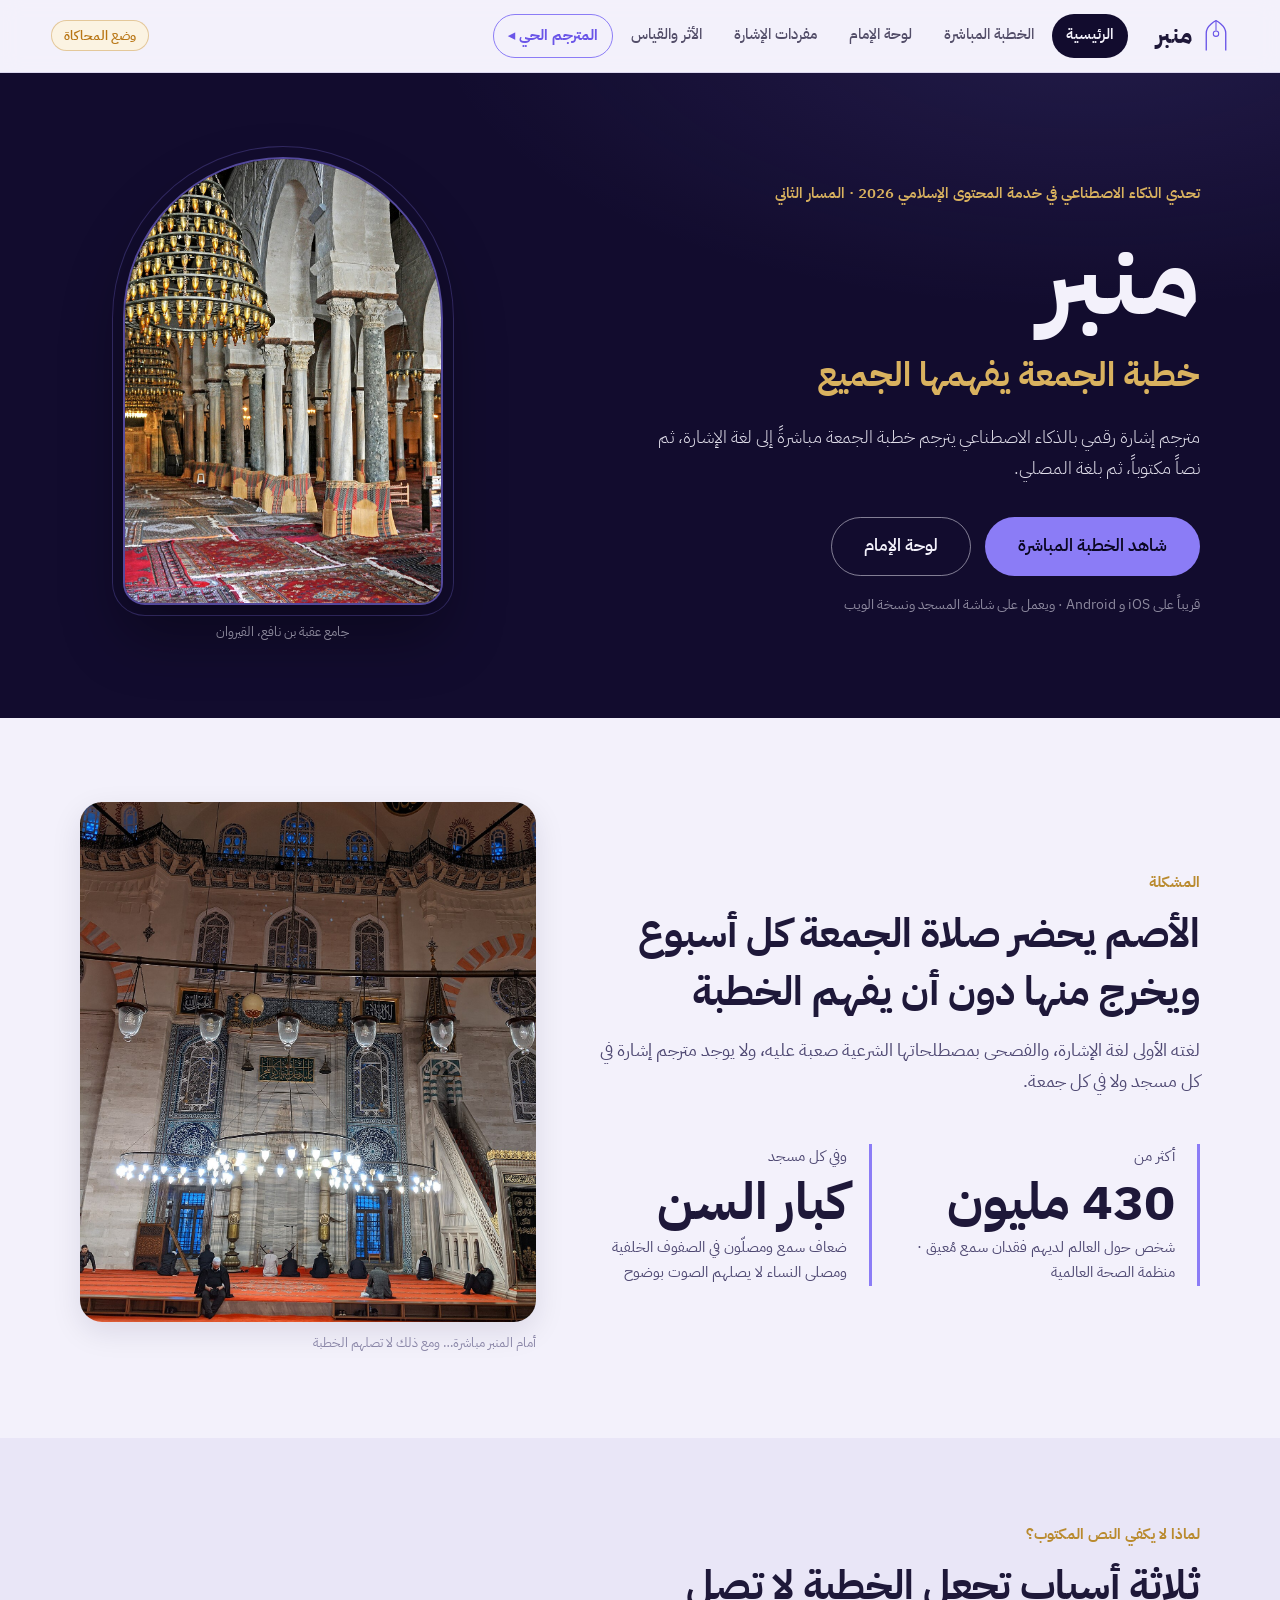
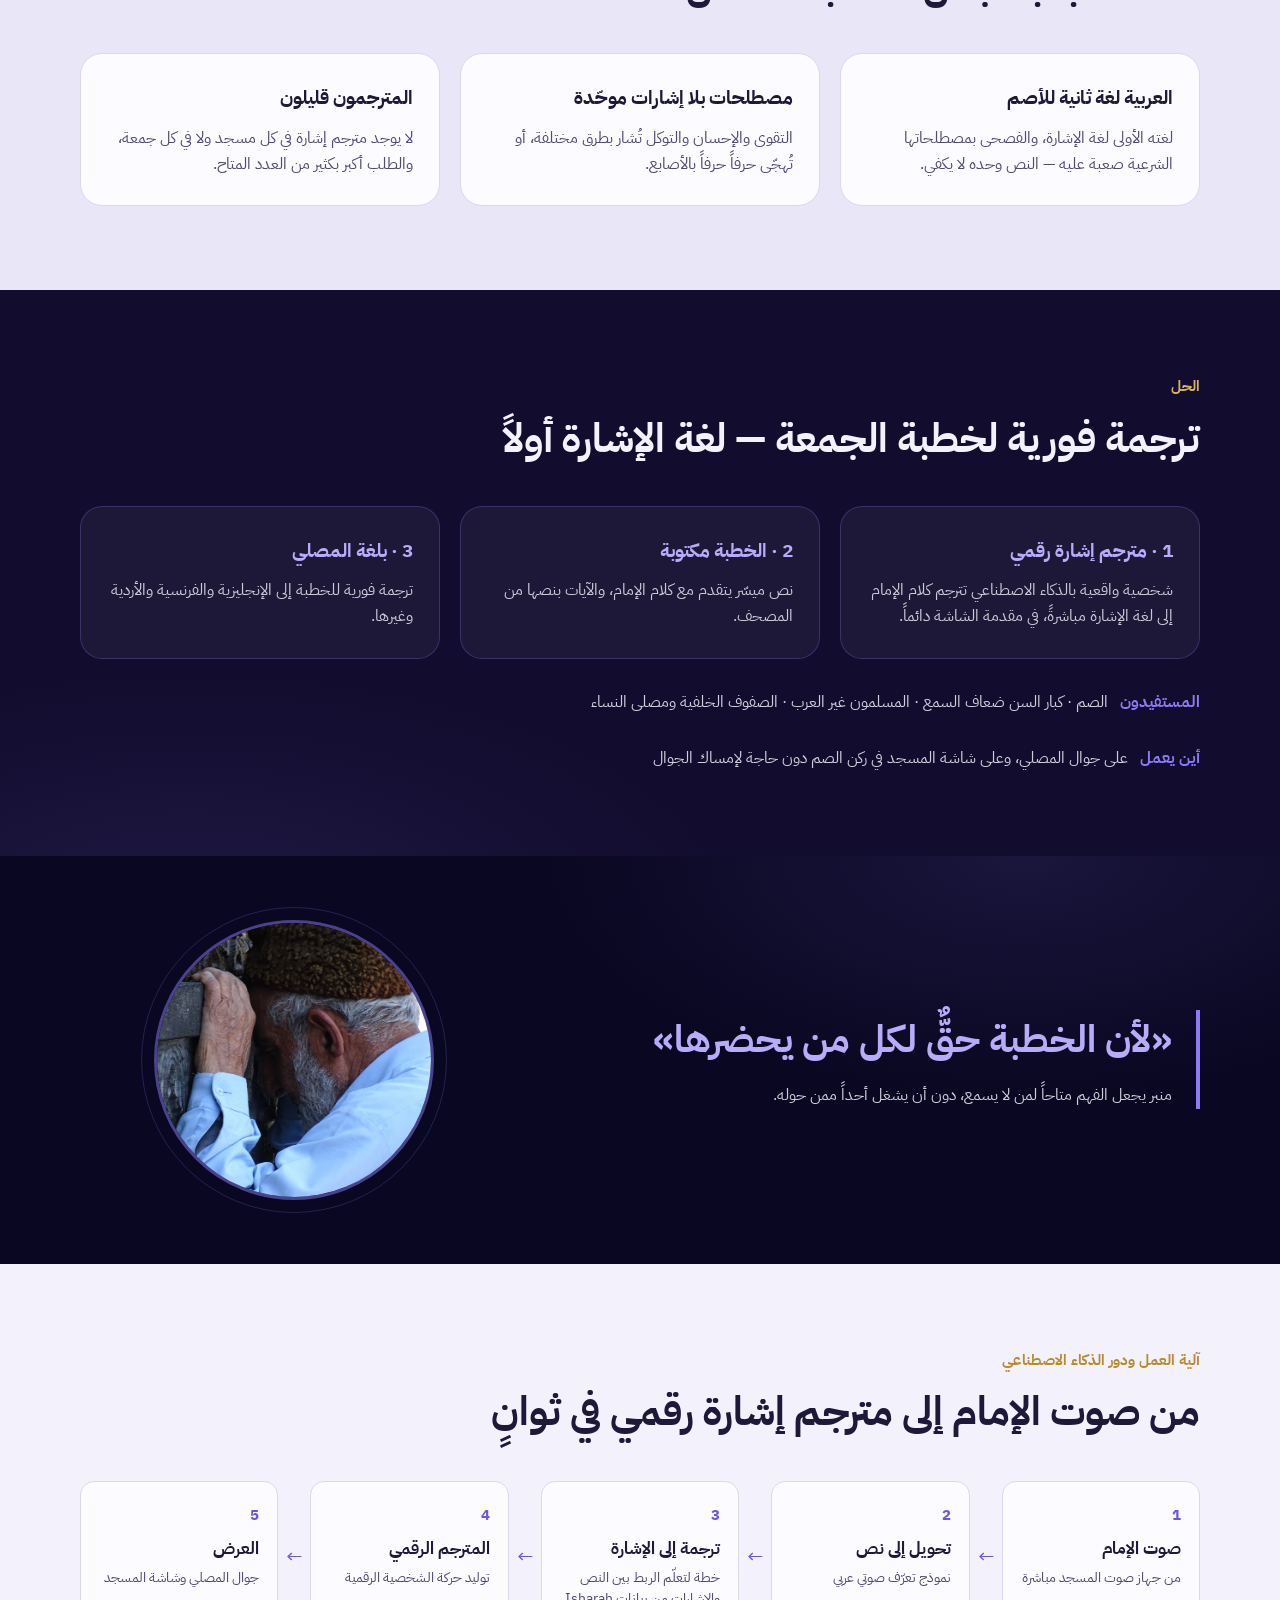
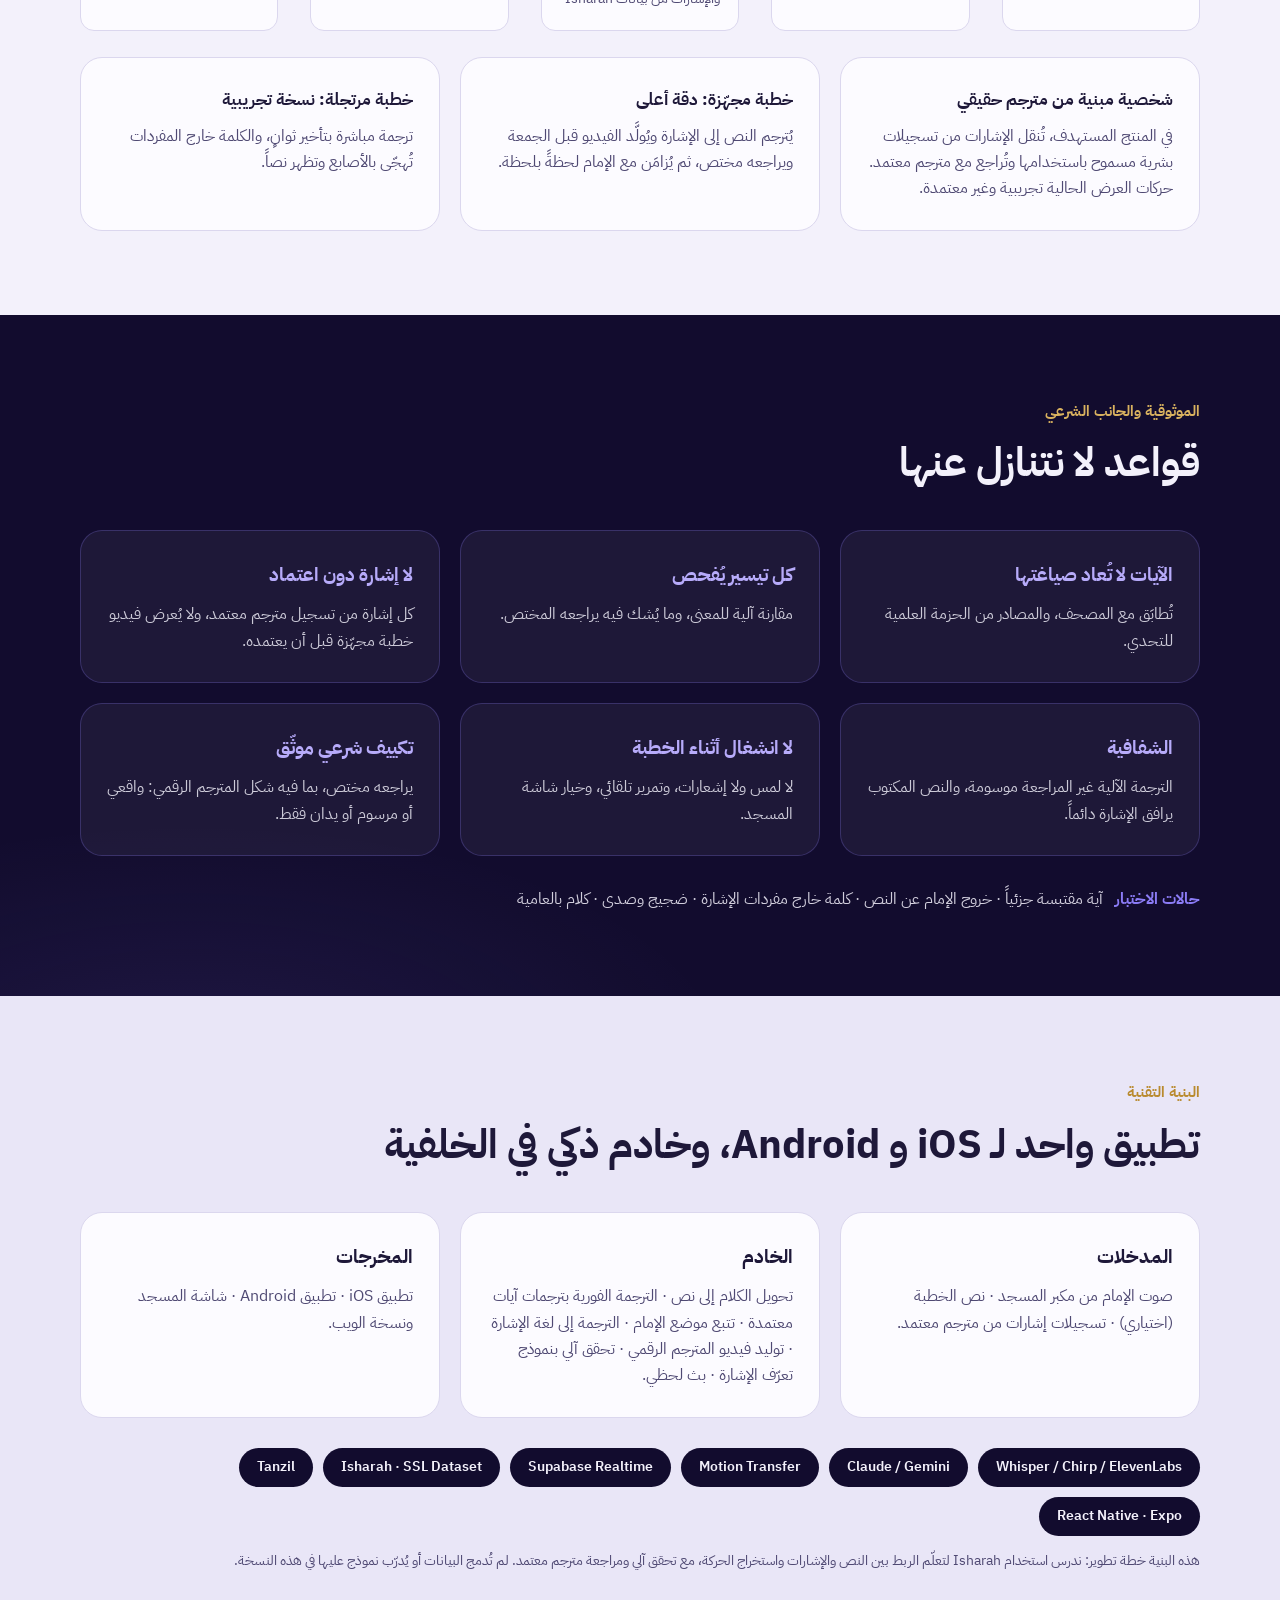
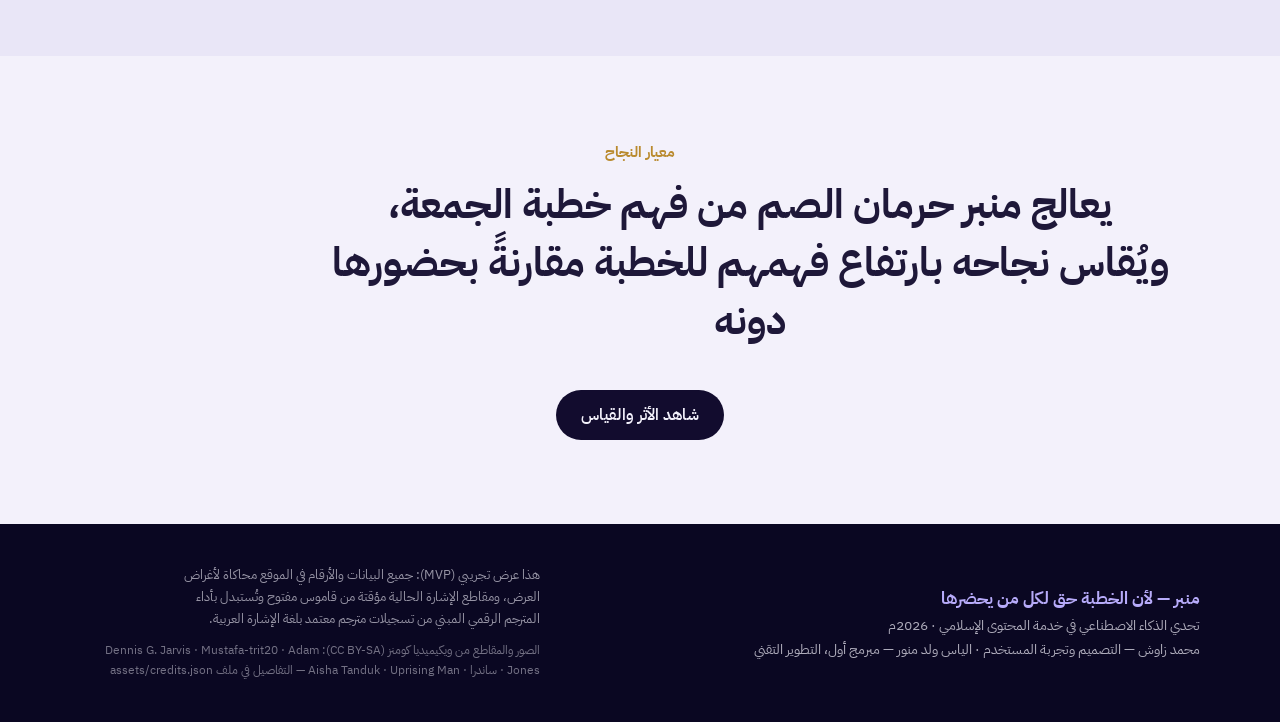
==== about.html @ cb187b14 "Hosting and documentation update" ====
<!DOCTYPE html>
<html lang="ar" dir="rtl">
<head>
<meta charset="UTF-8" />
<meta name="viewport" content="width=device-width, initial-scale=1.0" />
<title>منبر — خطبة الجمعة يفهمها الجميع</title>
<meta name="description" content="منبر: مترجم إشارة رقمي بالذكاء الاصطناعي يترجم خطبة الجمعة مباشرةً إلى لغة الإشارة، ثم نصاً مكتوباً، ثم بلغة المصلي." />
<link rel="icon" href="data:image/svg+xml,%3Csvg xmlns='http://www.w3.org/2000/svg' viewBox='0 0 48 64'%3E%3Crect width='48' height='64' rx='8' fill='%23120C2E'/%3E%3Cpath d='M8 56 V28 C8 14 24 6 24 6 C24 6 40 14 40 28 V56' fill='none' stroke='%238B7CF6' stroke-width='2.5'/%3E%3Cline x1='24' y1='6' x2='24' y2='24' stroke='%238B7CF6' stroke-width='2'/%3E%3Ccircle cx='24' cy='30' r='5' fill='none' stroke='%238B7CF6' stroke-width='2'/%3E%3C/svg%3E" />
<link rel="preconnect" href="https://fonts.googleapis.com" />
<link rel="preconnect" href="https://fonts.gstatic.com" crossorigin />
<link href="https://fonts.googleapis.com/css2?family=IBM+Plex+Sans+Arabic:wght@300;400;500;600;700&family=Amiri:wght@400;700&display=swap" rel="stylesheet" />
<link rel="stylesheet" href="css/styles.css" />
</head>
<body data-view="home">

<header class="topbar" id="topbar">
  <a class="brand" href="#/">
    <span class="brand-mark" aria-hidden="true">
      <svg viewBox="0 0 48 64" fill="none" stroke="currentColor">
        <path d="M6 60 V28 C6 13 24 5 24 5 C24 5 42 13 42 28 V60" stroke-width="2.5"/>
        <line x1="24" y1="5" x2="24" y2="23" stroke-width="2"/>
        <circle cx="24" cy="29" r="5" stroke-width="2"/>
      </svg>
    </span>
    <span class="brand-name">منبر</span>
  </a>
  <nav class="nav" id="nav">
    <a href="#/" data-route="home">الرئيسية</a>
    <a href="#/screen" data-route="screen">الخطبة المباشرة</a>
    <a href="#/dashboard" data-route="dashboard">لوحة الإمام</a>
    <a href="#/glossary" data-route="glossary">مفردات الإشارة</a>
    <a href="#/impact" data-route="impact">الأثر والقياس</a>
    <a href="index.html" class="nav-live">المترجم الحي ◂</a>
  </nav>
  <span class="sim-badge" title="جميع البيانات في هذا العرض تجريبية لأغراض المحاكاة">وضع المحاكاة</span>
  <button class="nav-toggle" id="navToggle" aria-label="القائمة">
    <svg viewBox="0 0 24 24" width="22" height="22" stroke="currentColor" stroke-width="2" fill="none"><path d="M3 6h18M3 12h18M3 18h18"/></svg>
  </button>
</header>

<main>

<!-- landing -->
<section class="view active" id="view-home">

  <div class="hero">
    <div class="container hero-grid">
      <div class="hero-copy">
        <p class="hero-kicker">تحدي الذكاء الاصطناعي في خدمة المحتوى الإسلامي 2026 · المسار الثاني</p>
        <h1 class="hero-title">منبر</h1>
        <p class="hero-sub">خطبة الجمعة يفهمها الجميع</p>
        <p class="hero-desc">
          مترجم إشارة رقمي بالذكاء الاصطناعي يترجم خطبة الجمعة مباشرةً إلى لغة الإشارة،
          ثم نصاً مكتوباً، ثم بلغة المصلي.
        </p>
        <div class="hero-cta">
          <a class="btn btn-primary btn-lg" href="#/screen">شاهد الخطبة المباشرة</a>
          <a class="btn btn-ghost btn-lg" href="#/dashboard">لوحة الإمام</a>
        </div>
        <p class="hero-platforms">قريباً على iOS و Android · ويعمل على شاشة المسجد ونسخة الويب</p>
      </div>
      <figure class="hero-figure">
        <img src="assets/img/hero-mosque.jpg" alt="قاعة صلاة جامع القيروان الكبير وثرياته الذهبية" loading="eager" />
        <figcaption>جامع عقبة بن نافع، القيروان</figcaption>
      </figure>
    </div>
  </div>

  <!-- Problem -->
  <div class="section">
    <div class="container split-media">
      <div class="split-copy">
        <p class="sec-kicker">المشكلة</p>
        <h2 class="sec-title">الأصم يحضر صلاة الجمعة كل أسبوع<br />ويخرج منها دون أن يفهم الخطبة</h2>
        <p class="sec-lead">لغته الأولى لغة الإشارة، والفصحى بمصطلحاتها الشرعية صعبة عليه، ولا يوجد مترجم إشارة في كل مسجد ولا في كل جمعة.</p>
        <div class="stat-duo">
          <div class="stat-block">
            <p class="stat-over">أكثر من</p>
            <p class="stat-big">430 مليون</p>
            <p class="stat-under">شخص حول العالم لديهم فقدان سمع مُعيق · منظمة الصحة العالمية</p>
          </div>
          <div class="stat-block">
            <p class="stat-over">وفي كل مسجد</p>
            <p class="stat-big">كبار السن</p>
            <p class="stat-under">ضعاف سمع ومصلّون في الصفوف الخلفية ومصلى النساء لا يصلهم الصوت بوضوح</p>
          </div>
        </div>
      </div>
      <figure class="split-figure">
        <img src="assets/img/congregation.jpg" alt="مصلون جالسون أمام المنبر في جامع السليمانية" loading="lazy" />
        <figcaption>أمام المنبر مباشرة… ومع ذلك لا تصلهم الخطبة</figcaption>
      </figure>
    </div>
  </div>

  <!-- Why written translation is not enough -->
  <div class="section section-tint">
    <div class="container">
      <p class="sec-kicker">لماذا لا يكفي النص المكتوب؟</p>
      <h2 class="sec-title">ثلاثة أسباب تجعل الخطبة لا تصل</h2>
      <div class="cards-3">
        <article class="card">
          <h3>العربية لغة ثانية للأصم</h3>
          <p>لغته الأولى لغة الإشارة، والفصحى بمصطلحاتها الشرعية صعبة عليه — النص وحده لا يكفي.</p>
        </article>
        <article class="card">
          <h3>مصطلحات بلا إشارات موحّدة</h3>
          <p>التقوى والإحسان والتوكل تُشار بطرق مختلفة، أو تُهجّى حرفاً حرفاً بالأصابع.</p>
        </article>
        <article class="card">
          <h3>المترجمون قليلون</h3>
          <p>لا يوجد مترجم إشارة في كل مسجد ولا في كل جمعة، والطلب أكبر بكثير من العدد المتاح.</p>
        </article>
      </div>
    </div>
  </div>

  <!-- Solution -->
  <div class="section section-dark">
    <div class="container">
      <p class="sec-kicker">الحل</p>
      <h2 class="sec-title">ترجمة فورية لخطبة الجمعة — لغة الإشارة أولاً</h2>
      <div class="cards-3">
        <article class="card card-dark">
          <h3>1 · مترجم إشارة رقمي</h3>
          <p>شخصية واقعية بالذكاء الاصطناعي تترجم كلام الإمام إلى لغة الإشارة مباشرةً، في مقدمة الشاشة دائماً.</p>
        </article>
        <article class="card card-dark">
          <h3>2 · الخطبة مكتوبة</h3>
          <p>نص ميسّر يتقدم مع كلام الإمام، والآيات بنصها من المصحف.</p>
        </article>
        <article class="card card-dark">
          <h3>3 · بلغة المصلي</h3>
          <p>ترجمة فورية للخطبة إلى الإنجليزية والفرنسية والأردية وغيرها.</p>
        </article>
      </div>
      <p class="beneficiaries"><strong>المستفيدون</strong> الصم · كبار السن ضعاف السمع · المسلمون غير العرب · الصفوف الخلفية ومصلى النساء</p>
      <p class="beneficiaries"><strong>أين يعمل</strong> على جوال المصلي، وعلى شاشة المسجد في ركن الصم دون حاجة لإمساك الجوال</p>
    </div>
  </div>

  <!-- quote band -->
  <div class="quote-band">
    <div class="container quote-grid">
      <blockquote>
        <p>«لأن الخطبة حقٌّ لكل من يحضرها»</p>
        <footer>منبر يجعل الفهم متاحاً لمن لا يسمع، دون أن يشغل أحداً ممن حوله.</footer>
      </blockquote>
      <figure class="quote-figure">
        <img src="assets/img/worshipper.jpg" alt="مصلٍّ كبير في السن مستنداً إلى منبر خشبي" loading="lazy" />
      </figure>
    </div>
  </div>

  <!-- How it works -->
  <div class="section">
    <div class="container">
      <p class="sec-kicker">آلية العمل ودور الذكاء الاصطناعي</p>
      <h2 class="sec-title">من صوت الإمام إلى مترجم إشارة رقمي في ثوانٍ</h2>
      <div class="pipeline">
        <div class="pipe-step"><span class="pipe-num">1</span><h4>صوت الإمام</h4><p>من جهاز صوت المسجد مباشرة</p></div>
        <div class="pipe-arrow" aria-hidden="true">←</div>
        <div class="pipe-step"><span class="pipe-num">2</span><h4>تحويل إلى نص</h4><p>نموذج تعرّف صوتي عربي</p></div>
        <div class="pipe-arrow" aria-hidden="true">←</div>
        <div class="pipe-step"><span class="pipe-num">3</span><h4>ترجمة إلى الإشارة</h4><p>خطة لتعلّم الربط بين النص والإشارات من بيانات Isharah</p></div>
        <div class="pipe-arrow" aria-hidden="true">←</div>
        <div class="pipe-step"><span class="pipe-num">4</span><h4>المترجم الرقمي</h4><p>توليد حركة الشخصية الرقمية</p></div>
        <div class="pipe-arrow" aria-hidden="true">←</div>
        <div class="pipe-step"><span class="pipe-num">5</span><h4>العرض</h4><p>جوال المصلي وشاشة المسجد</p></div>
      </div>
      <div class="cards-3 cards-top">
        <article class="card">
          <h4 class="card-h4">شخصية مبنية من مترجم حقيقي</h4>
          <p>في المنتج المستهدف، تُنقل الإشارات من تسجيلات بشرية مسموح باستخدامها وتُراجع مع مترجم معتمد. حركات العرض الحالية تجريبية وغير معتمدة.</p>
        </article>
        <article class="card">
          <h4 class="card-h4">خطبة مجهّزة: دقة أعلى</h4>
          <p>يُترجم النص إلى الإشارة ويُولَّد الفيديو قبل الجمعة ويراجعه مختص، ثم يُزامَن مع الإمام لحظةً بلحظة.</p>
        </article>
        <article class="card">
          <h4 class="card-h4">خطبة مرتجلة: نسخة تجريبية</h4>
          <p>ترجمة مباشرة بتأخير ثوانٍ، والكلمة خارج المفردات تُهجّى بالأصابع وتظهر نصاً.</p>
        </article>
      </div>
    </div>
  </div>

  <!-- Rules -->
  <div class="section section-dark">
    <div class="container">
      <p class="sec-kicker">الموثوقية والجانب الشرعي</p>
      <h2 class="sec-title">قواعد لا نتنازل عنها</h2>
      <div class="cards-3">
        <article class="card card-dark"><h3>الآيات لا تُعاد صياغتها</h3><p>تُطابَق مع المصحف، والمصادر من الحزمة العلمية للتحدي.</p></article>
        <article class="card card-dark"><h3>كل تيسير يُفحص</h3><p>مقارنة آلية للمعنى، وما يُشك فيه يراجعه المختص.</p></article>
        <article class="card card-dark"><h3>لا إشارة دون اعتماد</h3><p>كل إشارة من تسجيل مترجم معتمد، ولا يُعرض فيديو خطبة مجهّزة قبل أن يعتمده.</p></article>
        <article class="card card-dark"><h3>الشفافية</h3><p>الترجمة الآلية غير المراجعة موسومة، والنص المكتوب يرافق الإشارة دائماً.</p></article>
        <article class="card card-dark"><h3>لا انشغال أثناء الخطبة</h3><p>لا لمس ولا إشعارات، وتمرير تلقائي، وخيار شاشة المسجد.</p></article>
        <article class="card card-dark"><h3>تكييف شرعي موثّق</h3><p>يراجعه مختص، بما فيه شكل المترجم الرقمي: واقعي أو مرسوم أو يدان فقط.</p></article>
      </div>
      <p class="beneficiaries"><strong>حالات الاختبار</strong> آية مقتبسة جزئياً · خروج الإمام عن النص · كلمة خارج مفردات الإشارة · ضجيج وصدى · كلام بالعامية</p>
    </div>
  </div>

  <!-- Tech -->
  <div class="section section-tint">
    <div class="container">
      <p class="sec-kicker">البنية التقنية</p>
      <h2 class="sec-title">تطبيق واحد لـ iOS و Android، وخادم ذكي في الخلفية</h2>
      <div class="cards-3">
        <article class="card"><h3>المدخلات</h3><p>صوت الإمام من مكبر المسجد · نص الخطبة (اختياري) · تسجيلات إشارات من مترجم معتمد.</p></article>
        <article class="card"><h3>الخادم</h3><p>تحويل الكلام إلى نص · الترجمة الفورية بترجمات آيات معتمدة · تتبع موضع الإمام · الترجمة إلى لغة الإشارة · توليد فيديو المترجم الرقمي · تحقق آلي بنموذج تعرّف الإشارة · بث لحظي.</p></article>
        <article class="card"><h3>المخرجات</h3><p>تطبيق iOS · تطبيق Android · شاشة المسجد ونسخة الويب.</p></article>
      </div>
      <div class="tech-chips">
        <span>Whisper / Chirp / ElevenLabs</span>
        <span>Claude / Gemini</span>
        <span>Motion Transfer</span>
        <span>Supabase Realtime</span>
        <span>Isharah · SSL Dataset</span>
        <span>Tanzil</span>
        <span>React Native · Expo</span>
      </div>
      <p class="tech-note">هذه البنية خطة تطوير: ندرس استخدام Isharah لتعلّم الربط بين النص والإشارات واستخراج الحركة، مع تحقق آلي ومراجعة مترجم معتمد. لم تُدمج البيانات أو يُدرّب نموذج عليها في هذه النسخة.</p>
    </div>
  </div>

  <!-- Success metric teaser -->
  <div class="section">
    <div class="container center">
      <p class="sec-kicker">معيار النجاح</p>
      <h2 class="sec-title">يعالج منبر حرمان الصم من فهم خطبة الجمعة،<br />ويُقاس نجاحه بارتفاع فهمهم للخطبة مقارنةً بحضورها دونه</h2>
      <a class="btn btn-primary" href="#/impact">شاهد الأثر والقياس</a>
    </div>
  </div>

  <footer class="footer">
    <div class="container footer-grid">
      <div>
        <p class="footer-brand">منبر — لأن الخطبة حق لكل من يحضرها</p>
        <p class="footer-note">تحدي الذكاء الاصطناعي في خدمة المحتوى الإسلامي · 2026م</p>
        <p class="footer-note">محمد زاوش — التصميم وتجربة المستخدم · الياس ولد منور — مبرمج أول، التطوير التقني</p>
      </div>
      <div class="footer-small">
        <p class="footer-disclaimer">هذا عرض تجريبي (MVP): جميع البيانات والأرقام في الموقع محاكاة لأغراض العرض، ومقاطع الإشارة الحالية مؤقتة من قاموس مفتوح وتُستبدل بأداء المترجم الرقمي المبني من تسجيلات مترجم معتمد بلغة الإشارة العربية.</p>
        <p class="footer-credits">الصور والمقاطع من ويكيميديا كومنز (CC BY-SA): Dennis G. Jarvis · Mustafa-trit20 · Adam Jones · ساندرا · Aisha Tanduk · Uprising Man — التفاصيل في ملف <span dir="ltr">assets/credits.json</span></p>
      </div>
    </div>
  </footer>
</section>

<!-- live khutbah screen -->
<section class="view" id="view-screen">
  <div class="screen-stage" id="screenStage" data-fontsize="m" data-mode="prepared" data-lang="ar">

    <div class="screen-top">
      <div class="live-pill">
        <span class="live-dot" id="liveDot"></span>
        <span id="liveLabel">مباشر</span>
        <span class="waveform" id="waveform" aria-hidden="true">
          <i></i><i></i><i></i><i></i><i></i>
        </span>
      </div>
      <div class="screen-meta">خطبة الجمعة · مسجد النور <span class="meta-sep">·</span> <span class="meta-title">التقوى أساس الكرامة</span></div>
    </div>

    <div class="screen-body">
      <aside class="signer-panel">
        <div class="signer-frame" id="signerFrame">
          <video id="signerVideo" muted loop playsinline preload="auto"></video>
          <span class="signer-tag" id="signerTag">المترجم الرقمي</span>
          <span class="signer-flag" id="signerFlag" hidden>ترجمة آلية غير معتمدة</span>
          <div class="signer-idle" id="signerIdle">
            <svg viewBox="0 0 24 24" width="34" height="34" fill="none" stroke="currentColor" stroke-width="1.6"><path d="M7 11V6a1.5 1.5 0 0 1 3 0v4M10 10V4.5a1.5 1.5 0 0 1 3 0V10M13 10V5.5a1.5 1.5 0 0 1 3 0V11M16 11.5V8a1.5 1.5 0 0 1 3 0v6c0 4-2.5 7-6.5 7S6 18 6 15v-3a1.5 1.5 0 0 1 3 0"/></svg>
            <span>بانتظار البث</span>
          </div>
        </div>
        <p class="signer-note">كل إشارة منقولة من تسجيل مترجم معتمد · <strong>محاكاة بمقاطع مؤقتة</strong></p>
      </aside>

      <div class="text-col" id="textCol">
        <p class="prev-line" id="prevLine"></p>
        <div class="current-wrap">
          <span class="unrev-badge" id="unrevBadge" hidden>نص آلي غير مُراجَع</span>
          <p class="current-line" id="currentLine">بانتظار بدء الخطبة…</p>
          <div class="verse-card" id="verseCard" hidden>
            <p class="verse-badge">من المصحف · لم تُعَد صياغتها</p>
            <p class="verse-text" id="verseText"></p>
            <p class="verse-source" id="verseSource"></p>
            <p class="verse-tafsir" id="verseTafsir"></p>
          </div>
        </div>
        <p class="review-note" id="reviewNote">فيديو الإشارة والجمل الميسّرة اعتُمدا قبل الجمعة ✓</p>

        <div class="noise-overlay" id="noiseOverlay" hidden>
          <div class="noise-card">
            <p class="noise-title">الصوت غير واضح</p>
            <p class="noise-desc">توقّفت الترجمة مؤقتاً حفاظاً على دقة المعنى والإشارة، وستُستأنف تلقائياً.</p>
          </div>
        </div>
      </div>
    </div>

    <p class="asr-line"><span class="asr-label">التعرّف الصوتي</span> <span id="asrWords">—</span></p>

    <div class="screen-controls">
      <div class="controls-row">
        <button class="ctl-btn ctl-primary" id="btnPlay" title="تشغيل / إيقاف">
          <svg id="iconPlay" viewBox="0 0 24 24" width="20" height="20" fill="currentColor"><path d="M8 5v14l11-7z"/></svg>
          <svg id="iconPause" viewBox="0 0 24 24" width="20" height="20" fill="currentColor" hidden><path d="M6 5h4v14H6zM14 5h4v14h-4z"/></svg>
        </button>
        <button class="ctl-btn" id="btnRestart" title="إعادة من البداية">
          <svg viewBox="0 0 24 24" width="18" height="18" fill="none" stroke="currentColor" stroke-width="2"><path d="M3 12a9 9 0 1 0 3-6.7"/><path d="M3 4v5h5"/></svg>
        </button>
        <button class="ctl-btn ctl-text" id="btnSpeed" title="سرعة المحاكاة">×1</button>

        <div class="progress-wrap" id="progressWrap" title="اضغط للانتقال">
          <div class="progress-bar" id="progressBar"></div>
        </div>
        <span class="time-label" id="timeLabel">0:00 / 1:40</span>
      </div>

      <div class="controls-row controls-row-2">
        <div class="mode-toggle" id="modeToggle" role="group" aria-label="وضع الخطبة">
          <button data-mode="prepared" class="on">خطبة مجهّزة</button>
          <button data-mode="improvised">خطبة مرتجلة</button>
        </div>
        <div class="mode-toggle lang-toggle" id="langToggle" role="group" aria-label="لغة المصلي">
          <button data-lang="ar" class="on">عربي</button>
          <button data-lang="en">English</button>
          <button data-lang="fr" disabled title="قريباً">Français</button>
          <button data-lang="ur" disabled title="قريباً">اردو</button>
        </div>
        <button class="ctl-btn ctl-text" id="btnNoise">محاكاة ضجيج</button>
        <span class="sync-widget" id="syncWidget">تتبّع الموضع <strong id="syncVal">—</strong></span>
        <span class="spacer"></span>
        <button class="ctl-btn ctl-text" id="btnFontMinus" title="تصغير الخط">ص−</button>
        <button class="ctl-btn ctl-text" id="btnFontPlus" title="تكبير الخط">ص+</button>
        <button class="ctl-btn" id="btnFullscreen" title="ملء الشاشة">
          <svg viewBox="0 0 24 24" width="18" height="18" fill="none" stroke="currentColor" stroke-width="2"><path d="M8 3H3v5M16 3h5v5M8 21H3v-5M16 21h5v-5"/></svg>
        </button>
      </div>
    </div>

    <div class="start-overlay" id="startOverlay">
      <p class="start-title">المساجد القريبة</p>
      <div class="mosque-list" id="mosqueList"></div>
      <p class="start-note">محاكاة كاملة لتجربة المصلي: مترجم رقمي في المقدمة، نص متزامن، آيتان بنص المصحف، وترجمة بلغة المصلي.</p>
    </div>

    <div class="end-overlay" id="endOverlay" hidden>
      <p class="end-title">انتهت الخطبة</p>
      <p class="end-desc" id="endSummary"></p>
      <button class="btn btn-gold" id="btnReplay">إعادة المحاكاة</button>
    </div>
  </div>

  <div class="container screen-notes">
    <h3>ماذا تشاهد الآن؟</h3>
    <ul class="notes-list">
      <li><strong>المترجم الرقمي في المقدمة دائماً:</strong> يترجم كلام الإمام إلى لغة الإشارة — في هذه المحاكاة مقاطع مؤقتة، وفي المنتج شخصية رقمية تؤدي إشارات منقولة من تسجيل مترجم معتمد.</li>
      <li><strong>النص يرافق الإشارة دائماً:</strong> جملة ميسّرة متزامنة، والآيات بنص المصحف — والمصطلحات الذهبية تفتح مفردات الإشارة.</li>
      <li><strong>بلغة المصلي:</strong> بدّل إلى English لترى الخطبة مترجمة فورياً مع ترجمة آيات معتمدة.</li>
      <li><strong>خطبة مرتجلة:</strong> نسخة تجريبية بتأخير بسيط ووسم «ترجمة آلية غير معتمدة» على الإشارة والنص.</li>
      <li><strong>محاكاة ضجيج:</strong> عند ضعف الصوت تتوقف الترجمة بشفافية بدل عرض إشارة أو نص غير دقيق.</li>
    </ul>
  </div>
</section>

<!-- imam dashboard -->
<section class="view" id="view-dashboard">
  <div class="container page-head">
    <div>
      <p class="sec-kicker">لوحة الإمام</p>
      <h2 class="sec-title">خطبة: التقوى أساس الكرامة</h2>
      <p class="page-sub" id="dashMeta"></p>
    </div>
    <button class="btn btn-primary" id="btnUpload">رفع خطبة جديدة</button>
  </div>

  <div class="container">
    <div class="steps-row" id="stepsRow"></div>
    <div class="dash-stats" id="dashStats"></div>

    <div class="dash-grid">
      <div class="dash-main">
        <div class="panel">
          <div class="panel-head">
            <h3>مراجعة الجمل الميسّرة وفيديو الإشارة</h3>
            <span class="chip chip-green">اعتمدها المختص والمترجم ✓</span>
          </div>
          <div class="table-wrap">
            <table class="review-table" id="reviewTable">
              <thead>
                <tr><th>#</th><th>الجملة الأصلية</th><th>الجملة الميسّرة</th><th>الحالة</th></tr>
              </thead>
              <tbody></tbody>
            </table>
          </div>
        </div>
      </div>

      <aside class="dash-side">
        <div class="panel">
          <h3>الآيات المكتشفة</h3>
          <ul class="side-list" id="versesList"></ul>
        </div>
        <div class="panel">
          <h3>مفردات الإشارة المرتبطة</h3>
          <ul class="side-list" id="termsList"></ul>
        </div>
        <div class="panel panel-next">
          <h3>خطبة الجمعة القادمة</h3>
          <p class="next-title" id="nextTitle"></p>
          <div class="mini-progress"><div id="nextProgress"></div></div>
          <p class="next-note" id="nextNote"></p>
        </div>
      </aside>
    </div>
  </div>
</section>

<!-- sign vocabulary -->
<section class="view" id="view-glossary">
  <div class="container page-head">
    <div>
      <p class="sec-kicker">مفردات الإشارة</p>
      <h2 class="sec-title">كل إشارة يؤديها المترجم الرقمي مصدرها مترجم معتمد</h2>
      <p class="page-sub">تُسجَّل الإشارات من مترجمي إشارة معتمدين ثم تُنقل حركتها إلى الشخصية الرقمية بالذكاء الاصطناعي — فلا تُخترع إشارة أبداً. مقاطع هذا العرض مؤقتة من قاموس مفتوح؛ مرّر فوق البطاقة لمعاينتها.</p>
    </div>
    <figure class="page-figure">
      <img src="assets/img/sign-alphabet.jpg" alt="لوحة الأبجدية العربية بلغة الإشارة" loading="lazy" />
      <figcaption>الأبجدية العربية بلغة الإشارة — تُستعمل للتهجئة خارج المفردات</figcaption>
    </figure>
  </div>
  <div class="container">
    <div class="glossary-grid" id="glossaryGrid"></div>
  </div>
</section>

<!-- impact -->
<section class="view" id="view-impact">
  <div class="container page-head">
    <div>
      <p class="sec-kicker">الأثر والقياس</p>
      <h2 class="sec-title">نقيس النجاح بارتفاع فهم الصم للخطبة</h2>
      <p class="page-sub">ثلاثة مؤشرات معتمدة في خطة القياس: الفهم، دقة التزامن، ودقة الإشارة بحكم مترجم معتمد — تُجمع من جلسات اختبار مع مشاركين صم وخطب مسجّلة.</p>
    </div>
  </div>

  <div class="container">
    <div class="panel chart-panel">
      <div class="panel-head">
        <h3>الفهم: نسبة الإجابات الصحيحة عن أسئلة فهم الخطبة</h3>
      </div>
      <div class="compare-chart" id="compareChart"></div>
      <p class="chart-note" id="chartNote"></p>
    </div>

    <div class="metric-tiles" id="metricTiles"></div>

    <p class="demo-banner">أرقام تجريبية من جلسات محاكاة لأغراض العرض — تُستبدل بنتائج الاختبار في مسجد حقيقي خلال أيام التحدي.</p>

    <div class="vision-band">
      <img src="assets/img/vision-mosque.jpg" alt="قبة مسجد الاستقلال الخضراء من الداخل" loading="lazy" />
      <div class="vision-overlay">
        <p class="sec-kicker">المسار والرؤية</p>
        <h3>إلى أين يصل منبر</h3>
      </div>
    </div>

    <div class="section-inline">
      <div class="cards-3">
        <article class="card"><h3>الآن: مسجد تجريبي</h3><p>نبني منبر خلال أيام التحدي، ونختبره في مسجد حقيقي، ونسلّمه منتجاً يعمل على الهواتف وشاشات المساجد.</p></article>
        <article class="card"><h3>ثم: مفردات أوسع ولغات أكثر</h3><p>توسيع قاموس الإشارات المعتمدة، وإضافة لغات المصلين، وتغطية خطب مساجد متعددة في بث واحد.</p></article>
        <article class="card"><h3>المدى البعيد: كل مسجد كل جمعة</h3><p>شراكة مع الأوقاف لرفع الخطبة أسبوعياً، وقاموس إشاري موحّد للمصطلحات الشرعية.</p></article>
      </div>
    </div>
  </div>
</section>

</main>

<div class="modal-backdrop" id="modalBackdrop" hidden>
  <div class="modal" role="dialog" aria-modal="true" id="modalBox">
    <button class="modal-close" id="modalClose" aria-label="إغلاق">✕</button>
    <div class="modal-body" id="modalBody"></div>
  </div>
</div>
<div class="toast" id="toast" hidden></div>

<script src="js/data.js"></script>
<script src="js/app.js"></script>
<script src="js/screen.js"></script>
<script src="js/dashboard.js"></script>
<script src="js/glossary.js"></script>
<script src="js/impact.js"></script>
</body>
</html>
---- css/styles.css ----
/* منبر — mosque green / gold / cream */

:root {
  --g950: #0A0722;
  --g900: #120C2E;
  --g850: #161036;
  --g800: #1B143E;
  --g700: #2B2160;

  --gold: #8B7CF6;
  --gold-soft: #B7ABFA;
  --gold-deep: #6A55E8;
  --kicker: #B98A2E;
  --kicker-soft: #D9B25F;

  --cream: #F3F1FB;
  --cream-2: #E9E6F7;
  --paper: #FCFBFF;

  --ink: #1E1839;
  --ink-2: #4F4973;
  --ink-3: #8B87A8;
  --line: #DBD7EE;

  --live: #E4573D;
  --amber: #B87514;
  --amber-bg: #FBF3E2;

  --chart-base: #B37E2E;   /* بدون منبر — validated */
  --chart-manbar: #7B5FE0; /* مع منبر — validated */

  --radius: 14px;
  --radius-lg: 22px;
  --shadow: 0 10px 30px rgba(18, 12, 46, 0.10);
  --font: "IBM Plex Sans Arabic", system-ui, sans-serif;
  --font-quran: "Amiri", serif;
}

* { box-sizing: border-box; margin: 0; padding: 0; }
[hidden] { display: none !important; }
html { scroll-behavior: smooth; }
body {
  font-family: var(--font);
  background: var(--cream);
  color: var(--ink);
  line-height: 1.7;
  -webkit-font-smoothing: antialiased;
}
a { color: inherit; text-decoration: none; }
button { font-family: inherit; cursor: pointer; }
img, svg { display: block; }

.container { width: min(1120px, 92%); margin-inline: auto; }
.center { text-align: center; }
.spacer { flex: 1; }

/* topbar */
.topbar {
  position: sticky; top: 0; z-index: 50;
  display: flex; align-items: center; gap: 28px;
  padding: 14px 4vw;
  background: rgba(243, 241, 251, 0.92);
  backdrop-filter: blur(10px);
  border-bottom: 1px solid var(--line);
}
body[data-view="screen"] .topbar {
  background: rgba(10, 7, 34, 0.92);
  border-bottom-color: rgba(139, 124, 246, 0.18);
  color: var(--cream);
}
.brand { display: flex; align-items: center; gap: 10px; }
.brand-mark { width: 26px; color: var(--gold-deep); }
body[data-view="screen"] .brand-mark { color: var(--gold); }
.brand-mark svg { width: 100%; height: auto; }
.brand-name { font-size: 24px; font-weight: 700; letter-spacing: 0.5px; }

.nav { display: flex; gap: 4px; flex: 1; }
.nav a {
  padding: 8px 14px; border-radius: 999px;
  font-size: 15px; font-weight: 500; color: inherit; opacity: 0.75;
  transition: all 0.15s ease;
}
.nav a:hover { opacity: 1; background: rgba(30, 22, 70, 0.07); }
body[data-view="screen"] .nav a:hover { background: rgba(139, 124, 246, 0.12); }
.nav a.active {
  opacity: 1; background: var(--g900); color: var(--cream); font-weight: 600;
}
body[data-view="screen"] .nav a.active { background: var(--gold); color: var(--g950); }

.sim-badge {
  font-size: 12.5px; font-weight: 600; color: var(--amber);
  background: var(--amber-bg); border: 1px solid rgba(184, 117, 20, 0.35);
  padding: 4px 12px; border-radius: 999px; white-space: nowrap;
}
.nav-toggle { display: none; background: none; border: none; color: inherit; }

/* views */
.view { display: none; }
.view.active { display: block; }

/* buttons */
.btn {
  display: inline-flex; align-items: center; justify-content: center; gap: 8px;
  padding: 11px 24px; border-radius: 999px; border: 1.5px solid transparent;
  font-size: 15.5px; font-weight: 600; transition: all 0.15s ease;
}
.btn-lg { padding: 14px 32px; font-size: 17px; }
.btn-primary { background: var(--g900); color: var(--cream); }
.btn-primary:hover { background: var(--g700); transform: translateY(-1px); }
.btn-ghost { border-color: var(--g900); color: var(--g900); background: transparent; }
.btn-ghost:hover { background: rgba(18, 12, 46, 0.06); }
.btn-gold { background: var(--gold); color: var(--g950); }
.btn-gold:hover { background: var(--gold-soft); }

/* hero */
.hero {
  background:
    radial-gradient(1100px 500px at 85% -10%, rgba(139, 124, 246,0.14), transparent 60%),
    var(--g900);
  color: var(--cream);
  overflow: hidden;
}
.hero-grid {
  display: grid; grid-template-columns: 1.25fr 0.75fr; gap: 40px;
  align-items: center; padding: 84px 0 76px;
}
.hero-kicker {
  color: var(--kicker-soft); font-size: 15px; font-weight: 600; margin-bottom: 18px;
}
.hero-title { font-size: clamp(64px, 9vw, 108px); font-weight: 700; line-height: 1; }
.hero-sub {
  color: var(--kicker-soft); font-size: clamp(24px, 3.2vw, 34px);
  font-weight: 700; margin: 14px 0 18px;
}
.hero-desc { max-width: 560px; font-size: 18px; font-weight: 300; opacity: 0.92; }
.hero-cta { display: flex; gap: 14px; margin-top: 34px; flex-wrap: wrap; }
.hero .btn-primary { background: var(--gold); color: var(--g950); }
.hero .btn-primary:hover { background: var(--gold-soft); }
.hero .btn-ghost { border-color: rgba(243, 241, 251,0.5); color: var(--cream); }
.hero .btn-ghost:hover { background: rgba(243, 241, 251,0.08); }

/* sections */
.section { padding: 84px 0; }
.section-tint { background: var(--cream-2); }
.section-dark {
  background:
    radial-gradient(900px 400px at 15% 110%, rgba(139, 124, 246,0.10), transparent 60%),
    var(--g900);
  color: var(--cream);
}
.sec-kicker { color: var(--kicker); font-weight: 700; font-size: 15px; margin-bottom: 10px; }
.section-dark .sec-kicker { color: var(--kicker-soft); }
.sec-title {
  font-size: clamp(26px, 3.6vw, 40px); font-weight: 700; line-height: 1.45;
  max-width: 900px; margin-bottom: 14px;
}
.sec-title-sm { font-size: clamp(22px, 2.6vw, 30px); font-weight: 700; margin-bottom: 22px; }
.sec-lead { font-size: 18px; color: var(--ink-2); max-width: 760px; }
.section-dark .sec-lead { color: rgba(243, 241, 251,0.8); }
.center .btn { margin-top: 26px; }

.stat-duo {
  display: grid; grid-template-columns: 1fr 1fr; gap: 40px; margin-top: 48px;
}
.stat-block { border-right: 3px solid var(--gold); padding-right: 22px; }
.stat-over { color: var(--ink-2); font-size: 15px; }
.stat-big { font-size: clamp(34px, 4.5vw, 52px); font-weight: 700; line-height: 1.25; }
.stat-under { color: var(--ink-2); font-size: 15px; max-width: 420px; }

.cards-3 { display: grid; grid-template-columns: repeat(3, 1fr); gap: 20px; margin-top: 38px; }
.cards-2 { display: grid; grid-template-columns: repeat(2, 1fr); gap: 20px; margin-top: 38px; }
.card {
  background: var(--paper); border: 1px solid var(--line);
  border-radius: var(--radius-lg); padding: 28px 26px;
}
.card h3 { font-size: 19px; font-weight: 700; margin-bottom: 10px; }
.card p { color: var(--ink-2); font-size: 15.5px; }
.card-dark {
  background: rgba(243, 241, 251, 0.05);
  border-color: rgba(139, 124, 246, 0.25);
}
.card-dark h3 { color: var(--gold-soft); }
.card-dark p { color: rgba(243, 241, 251, 0.82); }
.beneficiaries { margin-top: 30px; color: rgba(243, 241, 251,0.85); font-size: 15.5px; }
.beneficiaries strong { color: var(--gold); margin-left: 8px; }

/* Pipeline */
.pipeline {
  display: flex; align-items: stretch; gap: 8px; margin-top: 40px; flex-wrap: wrap;
}
.pipe-step {
  flex: 1; min-width: 150px;
  background: var(--paper); border: 1px solid var(--line);
  border-radius: var(--radius); padding: 20px 18px;
}
.pipe-num {
  display: inline-block; color: var(--gold-deep); font-weight: 700; font-size: 15px;
  margin-bottom: 6px;
}
.pipe-step h4 { font-size: 16.5px; font-weight: 700; margin-bottom: 4px; }
.pipe-step p { font-size: 13.5px; color: var(--ink-2); line-height: 1.6; }
.pipe-arrow { align-self: center; color: var(--gold-deep); font-size: 20px; }

.modes-duo { display: grid; grid-template-columns: 1fr 1fr; gap: 20px; margin-top: 26px; }
.mode-card {
  background: var(--g900); color: var(--cream);
  border-radius: var(--radius-lg); padding: 26px;
}
.mode-card h4 { color: var(--gold-soft); font-size: 17.5px; margin-bottom: 8px; }
.mode-card p { font-size: 15px; opacity: 0.88; }
.mode-card-alt { background: var(--paper); color: var(--ink); border: 1px solid var(--line); }
.mode-card-alt h4 { color: var(--amber); }
.mode-card-alt p { color: var(--ink-2); }

/* Footer */
.footer { background: var(--g950); color: var(--cream); padding: 40px 0; }
.footer-grid { display: flex; justify-content: space-between; gap: 30px; align-items: center; flex-wrap: wrap; }
.footer-brand { font-weight: 700; font-size: 17px; color: var(--gold-soft); }
.footer-note { font-size: 14px; opacity: 0.7; }
.footer-disclaimer { font-size: 13px; opacity: 0.6; max-width: 380px; }

/* Mosque screen */
.screen-stage {
  position: relative;
  min-height: calc(100vh - 62px);
  display: flex; flex-direction: column;
  background:
    radial-gradient(1200px 600px at 50% -20%, rgba(139, 124, 246,0.08), transparent 55%),
    var(--g950);
  color: var(--cream);
  padding: 26px 4vw 18px;
}
.screen-stage:fullscreen { min-height: 100vh; }

.screen-top {
  display: flex; justify-content: space-between; align-items: center; gap: 18px;
  padding-bottom: 16px; border-bottom: 1px solid rgba(139, 124, 246,0.16);
}
.live-pill {
  display: inline-flex; align-items: center; gap: 9px;
  color: var(--live); font-weight: 700; font-size: 15px;
}
.live-dot {
  width: 9px; height: 9px; border-radius: 50%; background: var(--live);
  animation: pulse 1.6s ease-in-out infinite;
}
.live-dot.paused { animation: none; opacity: 0.35; }
@keyframes pulse { 0%,100% { opacity: 1; } 50% { opacity: 0.25; } }

.waveform { display: inline-flex; align-items: flex-end; gap: 2.5px; height: 16px; margin-right: 6px; }
.waveform i {
  width: 3px; background: var(--gold); border-radius: 2px; height: 30%;
  animation: wave 1s ease-in-out infinite;
}
.waveform i:nth-child(2) { animation-delay: 0.15s; }
.waveform i:nth-child(3) { animation-delay: 0.3s; }
.waveform i:nth-child(4) { animation-delay: 0.45s; }
.waveform i:nth-child(5) { animation-delay: 0.6s; }
@keyframes wave { 0%,100% { height: 25%; } 50% { height: 100%; } }
.waveform.flat i { animation: none; height: 15%; background: var(--live); }
.waveform.idle i { animation: none; height: 25%; opacity: 0.4; }

.screen-meta { font-size: 15px; opacity: 0.75; }
.meta-sep { color: var(--gold); margin-inline: 6px; }
.meta-title { color: var(--gold-soft); }

.screen-body {
  flex: 1; display: flex; gap: 34px; align-items: center; padding: 28px 0 10px;
}
.text-col { flex: 1; position: relative; min-width: 0; }

.prev-line {
  color: rgba(243, 241, 251,0.42); font-size: 20px; min-height: 34px;
  margin-bottom: 16px; transition: opacity 0.3s;
}
.current-wrap { position: relative; }
.current-line {
  font-weight: 700; line-height: 1.75;
  border-right: 5px solid var(--gold); padding-right: 22px;
  transition: opacity 0.25s ease;
}
.screen-stage[data-fontsize="s"] .current-line { font-size: clamp(24px, 3.4vw, 38px); }
.screen-stage[data-fontsize="m"] .current-line { font-size: clamp(30px, 4.4vw, 50px); }
.screen-stage[data-fontsize="l"] .current-line { font-size: clamp(38px, 5.6vw, 64px); }
.current-line.fading { opacity: 0; }
.current-line .term-chip {
  background: none; border: none; color: var(--gold);
  font: inherit; font-weight: 700;
  border-bottom: 3px dotted rgba(139, 124, 246,0.55);
  padding: 0 2px; transition: background 0.15s;
}
.current-line .term-chip:hover { background: rgba(139, 124, 246,0.14); border-radius: 6px; }

.unrev-badge {
  display: inline-block; margin-bottom: 12px;
  background: rgba(184, 117, 20, 0.16); color: #E8B563;
  border: 1px solid rgba(232, 181, 99, 0.45);
  font-size: 13.5px; font-weight: 600; padding: 4px 14px; border-radius: 999px;
}
.screen-stage[data-mode="improvised"] .current-line { border-right-color: #E8B563; }

/* Verse card */
.verse-card {
  margin-top: 26px; background: rgba(10, 7, 34, 0.65);
  border: 1px solid rgba(139, 124, 246,0.35);
  border-radius: var(--radius-lg); padding: 26px 30px;
  box-shadow: inset 0 0 60px rgba(139, 124, 246,0.05);
}
.verse-badge {
  display: inline-block; color: var(--gold); font-size: 12.5px; font-weight: 600;
  border: 1px solid rgba(139, 124, 246,0.4); border-radius: 999px;
  padding: 2px 12px; margin-bottom: 14px;
}
.verse-text {
  font-family: var(--font-quran);
  font-size: clamp(24px, 3.4vw, 40px); line-height: 2; color: #F8F3E4;
}
.verse-source { color: var(--gold-soft); font-size: 14.5px; margin-top: 10px; }
.verse-tafsir {
  color: rgba(243, 241, 251,0.78); font-size: 16.5px; margin-top: 12px;
  padding-top: 12px; border-top: 1px dashed rgba(139, 124, 246,0.25);
}
.verse-tafsir::before { content: "التفسير الميسر: "; color: var(--gold); font-weight: 600; }

.review-note { margin-top: 22px; font-size: 13.5px; color: rgba(243, 241, 251,0.5); }

/* Noise overlay */
.noise-overlay {
  position: absolute; inset: -10px; display: flex; align-items: center; justify-content: center;
  background: rgba(10, 7, 34, 0.82); backdrop-filter: blur(4px);
  border-radius: var(--radius-lg); z-index: 5;
}
.noise-card {
  text-align: center; border: 1px solid rgba(228, 87, 61, 0.4);
  background: rgba(228, 87, 61, 0.08); border-radius: var(--radius-lg);
  padding: 30px 44px;
}
.noise-title { color: #F0907C; font-size: 24px; font-weight: 700; }
.noise-desc { color: rgba(243, 241, 251,0.8); font-size: 15.5px; margin-top: 8px; max-width: 380px; }

/* ASR line */
.asr-line {
  font-size: 13.5px; color: rgba(243, 241, 251,0.45);
  padding: 10px 0; border-top: 1px solid rgba(139, 124, 246,0.12);
  white-space: nowrap; overflow: hidden; text-overflow: ellipsis;
}
.asr-label {
  color: var(--gold); font-weight: 600; margin-left: 8px;
  border: 1px solid rgba(139, 124, 246,0.3); border-radius: 6px; padding: 1px 8px; font-size: 12px;
}

/* Controls */
.screen-controls { padding-top: 12px; }
.controls-row { display: flex; align-items: center; gap: 10px; }
.controls-row-2 { margin-top: 10px; flex-wrap: wrap; }
.ctl-btn {
  display: inline-flex; align-items: center; justify-content: center;
  min-width: 40px; height: 40px; padding: 0 12px;
  background: rgba(243, 241, 251,0.07); color: var(--cream);
  border: 1px solid rgba(243, 241, 251,0.14); border-radius: 12px;
  transition: all 0.15s; font-size: 14px; font-weight: 600;
}
.ctl-btn:hover { background: rgba(243, 241, 251,0.15); }
.ctl-primary { background: var(--gold); color: var(--g950); border-color: var(--gold); }
.ctl-primary:hover { background: var(--gold-soft); }
.ctl-text { font-size: 13.5px; }
.ctl-btn.on { background: rgba(139, 124, 246,0.25); border-color: var(--gold); color: var(--gold-soft); }

.progress-wrap {
  flex: 1; height: 10px; background: rgba(243, 241, 251,0.12);
  border-radius: 999px; cursor: pointer; overflow: hidden;
}
.progress-bar {
  height: 100%; width: 0%;
  background: linear-gradient(270deg, var(--gold), #B7ABFA);
  border-radius: 999px; transition: width 0.15s linear;
}
.time-label { font-size: 13px; opacity: 0.7; min-width: 86px; text-align: left; font-variant-numeric: tabular-nums; direction: ltr; }

.mode-toggle {
  display: inline-flex; background: rgba(243, 241, 251,0.07);
  border: 1px solid rgba(243, 241, 251,0.14); border-radius: 999px; padding: 3px;
}
.mode-toggle button {
  border: none; background: transparent; color: rgba(243, 241, 251,0.65);
  padding: 6px 16px; border-radius: 999px; font-size: 13.5px; font-weight: 600;
}
.mode-toggle button.on { background: var(--gold); color: var(--g950); }

.sync-widget {
  font-size: 13px; color: rgba(243, 241, 251,0.65);
  border: 1px solid rgba(243, 241, 251,0.14); border-radius: 999px; padding: 7px 16px;
}
.sync-widget strong { color: #8FD4B4; font-variant-numeric: tabular-nums; }
.sync-widget.warn strong { color: #E8B563; }

/* Start / End overlays */
.start-overlay, .end-overlay {
  position: absolute; inset: 0; z-index: 10;
  display: flex; flex-direction: column; align-items: center; justify-content: center; gap: 18px;
  background: rgba(10, 7, 34, 0.88); backdrop-filter: blur(5px);
}
.start-btn {
  display: flex; align-items: center; gap: 14px;
  background: var(--gold); color: var(--g950);
  border: none; border-radius: 999px; padding: 18px 38px;
  font-size: 20px; font-weight: 700; transition: all 0.15s;
}
.start-btn:hover { background: var(--gold-soft); transform: scale(1.03); }
.start-note { color: rgba(243, 241, 251,0.7); font-size: 15px; max-width: 460px; text-align: center; }
.end-title { color: var(--gold-soft); font-size: 34px; font-weight: 700; }
.end-desc { color: rgba(243, 241, 251,0.8); font-size: 16px; max-width: 480px; text-align: center; }

.screen-notes { padding: 40px 0 70px; }
.screen-notes h3 { font-size: 21px; font-weight: 700; margin-bottom: 14px; }
.notes-list { list-style: none; display: grid; gap: 10px; }
.notes-list li {
  background: var(--paper); border: 1px solid var(--line);
  border-radius: var(--radius); padding: 14px 18px; font-size: 15px; color: var(--ink-2);
}
.notes-list strong { color: var(--ink); }

/* Dashboard */
.page-head {
  display: flex; justify-content: space-between; align-items: flex-end; gap: 24px;
  padding: 54px 0 8px; flex-wrap: wrap;
}
.page-sub { color: var(--ink-2); font-size: 15.5px; max-width: 640px; }

.steps-row { display: flex; gap: 10px; margin: 28px 0 18px; flex-wrap: wrap; }
.step-pill {
  flex: 1; min-width: 200px; display: flex; align-items: center; gap: 12px;
  background: var(--paper); border: 1px solid var(--line);
  border-radius: var(--radius); padding: 14px 18px;
}
.step-pill .dot {
  width: 30px; height: 30px; border-radius: 50%; flex-shrink: 0;
  display: flex; align-items: center; justify-content: center;
  background: rgba(14, 138, 95, 0.12); color: var(--chart-manbar); font-weight: 700;
}
.step-pill h5 { font-size: 14.5px; font-weight: 700; }
.step-pill p { font-size: 12.5px; color: var(--ink-3); }

.dash-stats { display: grid; grid-template-columns: repeat(4, 1fr); gap: 14px; margin-bottom: 22px; }
.dstat {
  background: var(--g900); color: var(--cream);
  border-radius: var(--radius); padding: 18px 20px;
}
.dstat .v { font-size: 30px; font-weight: 700; color: var(--gold-soft); font-variant-numeric: tabular-nums; }
.dstat .l { font-size: 13.5px; opacity: 0.8; }

.dash-grid { display: grid; grid-template-columns: 1.9fr 1fr; gap: 20px; padding-bottom: 80px; }
.panel {
  background: var(--paper); border: 1px solid var(--line);
  border-radius: var(--radius-lg); padding: 24px;
}
.panel + .panel { margin-top: 18px; }
.panel h3 { font-size: 17.5px; font-weight: 700; margin-bottom: 14px; }
.panel-head { display: flex; justify-content: space-between; align-items: center; margin-bottom: 8px; gap: 12px; flex-wrap: wrap; }
.panel-head h3 { margin-bottom: 0; }

.chip {
  font-size: 12.5px; font-weight: 700; border-radius: 999px; padding: 4px 12px;
  white-space: nowrap;
}
.chip-green { background: rgba(14,138,95,0.12); color: #0B6B4A; border: 1px solid rgba(14,138,95,0.3); }
.chip-gold { background: rgba(179,126,46,0.12); color: #8C6323; border: 1px solid rgba(179,126,46,0.35); }
.chip-outline { background: transparent; color: var(--ink-2); border: 1px solid var(--line); }
.chip-amber { background: var(--amber-bg); color: var(--amber); border: 1px solid rgba(184,117,20,0.35); }

.table-wrap { overflow-x: auto; }
.review-table { width: 100%; border-collapse: collapse; font-size: 14px; }
.review-table th {
  text-align: right; color: var(--ink-3); font-weight: 600; font-size: 12.5px;
  padding: 10px 12px; border-bottom: 1.5px solid var(--line);
}
.review-table td {
  padding: 12px; border-bottom: 1px solid var(--cream-2); vertical-align: top;
}
.review-table tr:last-child td { border-bottom: none; }
.review-table .orig { color: var(--ink-3); font-size: 13px; }
.review-table .simp { font-weight: 500; }
.review-table .verse-row .simp { font-family: var(--font-quran); font-size: 15.5px; }

.side-list { list-style: none; display: grid; gap: 10px; }
.side-list li {
  border: 1px solid var(--cream-2); border-radius: 12px; padding: 12px 14px;
  font-size: 14px; display: flex; justify-content: space-between; align-items: center; gap: 10px;
}
.side-list .t { font-weight: 600; }
.side-list .s { font-size: 12px; color: var(--ink-3); display: block; }

.panel-next { background: var(--g900); color: var(--cream); border-color: var(--g900); }
.panel-next h3 { color: var(--gold-soft); }
.next-title { font-size: 20px; font-weight: 700; margin-bottom: 12px; }
.mini-progress { height: 8px; background: rgba(243, 241, 251,0.15); border-radius: 999px; overflow: hidden; }
.mini-progress div { height: 100%; background: var(--gold); border-radius: 999px; }
.next-note { font-size: 13px; opacity: 0.75; margin-top: 10px; }

/* Glossary */
.glossary-grid {
  display: grid; grid-template-columns: repeat(auto-fill, minmax(250px, 1fr));
  gap: 18px; padding-bottom: 80px;
}
.term-card {
  background: var(--paper); border: 1px solid var(--line);
  border-radius: var(--radius-lg); overflow: hidden;
  display: flex; flex-direction: column;
}
.term-thumb {
  position: relative; aspect-ratio: 16/10;
  background:
    radial-gradient(400px 200px at 50% 120%, rgba(139, 124, 246,0.25), transparent 70%),
    var(--g900);
  display: flex; align-items: center; justify-content: center;
  color: var(--gold); border: none; transition: all 0.15s;
}
.term-thumb:hover { filter: brightness(1.2); }
.term-thumb .play-ring {
  width: 54px; height: 54px; border-radius: 50%;
  border: 2px solid var(--gold); display: flex; align-items: center; justify-content: center;
  background: rgba(139, 124, 246,0.12);
}
.term-thumb.pending { opacity: 0.55; cursor: default; }
.term-thumb.pending .play-ring { border-style: dashed; }
.term-body { padding: 18px 20px 20px; display: flex; flex-direction: column; gap: 8px; flex: 1; }
.term-head { display: flex; justify-content: space-between; align-items: center; gap: 8px; }
.term-name { font-size: 20px; font-weight: 700; }
.term-def { font-size: 14px; color: var(--ink-2); flex: 1; }
.term-signer { font-size: 12.5px; color: var(--ink-3); }

/* Impact */
.chart-panel { margin-bottom: 18px; }
.compare-chart { display: grid; gap: 18px; padding: 14px 4px 6px; }
.cbar { display: grid; grid-template-columns: 110px 1fr 64px; align-items: center; gap: 14px; }
.cbar .name { font-size: 14.5px; font-weight: 600; color: var(--ink-2); }
.cbar .track { height: 30px; background: var(--cream-2); border-radius: 6px; position: relative; }
.cbar .fill {
  position: absolute; inset-block: 0; right: 0; border-radius: 6px 2px 2px 6px;
  width: 0; transition: width 0.9s cubic-bezier(0.2, 0.7, 0.3, 1);
}
.cbar.base .fill { background: var(--chart-base); }
.cbar.manbar .fill { background: var(--chart-manbar); }
.cbar .val { font-size: 17px; font-weight: 700; font-variant-numeric: tabular-nums; }
.chart-note { font-size: 13px; color: var(--ink-3); margin-top: 14px; }

.metric-tiles { display: grid; grid-template-columns: repeat(3, 1fr); gap: 16px; }
.mtile {
  background: var(--paper); border: 1px solid var(--line);
  border-radius: var(--radius-lg); padding: 26px;
}
.mtile .num { font-size: 44px; font-weight: 700; color: var(--g900); font-variant-numeric: tabular-nums; line-height: 1.2; }
.mtile .lbl { font-size: 16px; font-weight: 700; margin-top: 2px; }
.mtile .why { font-size: 13.5px; color: var(--ink-2); margin-top: 8px; }

.demo-banner {
  margin: 22px 0 8px; background: var(--amber-bg);
  border: 1px solid rgba(184,117,20,0.3); color: var(--amber);
  border-radius: var(--radius); padding: 12px 18px; font-size: 13.5px; font-weight: 600;
}
.section-inline { padding: 46px 0 90px; }

/* Modal & toast */
.modal-backdrop {
  position: fixed; inset: 0; z-index: 100;
  background: rgba(10, 7, 34, 0.7); backdrop-filter: blur(4px);
  display: flex; align-items: center; justify-content: center; padding: 20px;
}
.modal {
  position: relative; background: var(--paper); border-radius: var(--radius-lg);
  width: min(520px, 100%); padding: 30px; box-shadow: var(--shadow);
  animation: rise 0.25s ease;
}
@keyframes rise { from { transform: translateY(14px); opacity: 0; } to { transform: none; opacity: 1; } }
.modal-close {
  position: absolute; top: 14px; left: 14px;
  width: 34px; height: 34px; border-radius: 50%;
  border: 1px solid var(--line); background: var(--cream); font-size: 14px;
}
.modal h3 { font-size: 21px; margin-bottom: 6px; }
.modal .sub { color: var(--ink-2); font-size: 14px; margin-bottom: 16px; }

.sign-player {
  aspect-ratio: 16/10; border-radius: var(--radius);
  background:
    radial-gradient(400px 240px at 50% 130%, rgba(139, 124, 246,0.3), transparent 70%),
    var(--g900);
  display: flex; flex-direction: column; align-items: center; justify-content: center;
  color: var(--gold-soft); gap: 10px; margin-bottom: 14px; overflow: hidden; position: relative;
}
.sign-hands { font-size: 15px; letter-spacing: 1px; color: var(--gold); font-weight: 700; }
.sign-anim {
  width: 74px; height: 74px; border-radius: 50%;
  border: 2px solid var(--gold);
  display: flex; align-items: center; justify-content: center;
  animation: signPulse 1.4s ease-in-out infinite;
}
@keyframes signPulse { 0%,100% { transform: scale(1); opacity: 1; } 50% { transform: scale(1.12); opacity: 0.75; } }
.sign-meta { font-size: 13px; color: var(--ink-2); display: grid; gap: 4px; }
.sign-meta strong { color: var(--ink); }

.dropzone {
  border: 2px dashed var(--line); border-radius: var(--radius);
  padding: 34px; text-align: center; color: var(--ink-3); font-size: 14.5px;
  margin-bottom: 16px; background: var(--cream);
}
.modal .btn { width: 100%; }

.toast {
  position: fixed; bottom: 26px; right: 50%; transform: translateX(50%);
  z-index: 120; background: var(--g900); color: var(--cream);
  border-radius: 999px; padding: 12px 26px; font-size: 14.5px; font-weight: 600;
  box-shadow: var(--shadow); animation: rise 0.3s ease;
}

/* Responsive */
@media (max-width: 960px) {
  .hero-grid { grid-template-columns: 1fr; padding: 60px 0 50px; }
  .cards-3, .cards-2, .modes-duo, .stat-duo { grid-template-columns: 1fr; }
  .dash-grid { grid-template-columns: 1fr; }
  .dash-stats { grid-template-columns: repeat(2, 1fr); }
  .metric-tiles { grid-template-columns: 1fr; }
  .pipeline { flex-direction: column; }
  .pipe-arrow { transform: rotate(90deg); align-self: flex-start; margin-right: 24px; }
  .screen-body { flex-direction: column; align-items: stretch; gap: 20px; }
}
@media (max-width: 760px) {
  .nav {
    position: fixed; inset: 62px 0 auto 0; z-index: 49;
    flex-direction: column; background: var(--cream);
    border-bottom: 1px solid var(--line); padding: 12px 5vw 18px;
    display: none;
  }
  .nav.open { display: flex; }
  body[data-view="screen"] .nav { background: var(--g950); }
  .nav-toggle { display: block; }
  .sim-badge { margin-right: auto; }
  .cbar { grid-template-columns: 84px 1fr 52px; }
  .cbar .name { font-size: 12.5px; }
  .controls-row { flex-wrap: wrap; }
  .time-label { min-width: auto; }
}

/* media blocks */
.hero-figure { position: relative; justify-self: center; margin: 0; }
.hero-figure img {
  width: min(320px, 38vw); aspect-ratio: 3 / 4.2; object-fit: cover;
  border-radius: 50% 50% var(--radius-lg) var(--radius-lg) / 36% 36% var(--radius-lg) var(--radius-lg);
  border: 2px solid rgba(139, 124, 246, 0.55);
  outline: 1px solid rgba(139, 124, 246, 0.25); outline-offset: 10px;
  box-shadow: 0 30px 60px rgba(0, 0, 0, 0.35);
}
.hero-figure figcaption {
  text-align: center; font-size: 12.5px; color: rgba(243, 241, 251, 0.55); margin-top: 16px;
}

.split-media { display: grid; grid-template-columns: 1.15fr 0.85fr; gap: 48px; align-items: center; }
.split-figure { margin: 0; }
.split-figure img {
  width: 100%; max-height: 520px; object-fit: cover;
  border-radius: var(--radius-lg); box-shadow: var(--shadow);
}
.split-figure figcaption { font-size: 13px; color: var(--ink-3); margin-top: 10px; }

.quote-band {
  background:
    radial-gradient(800px 400px at 80% 0%, rgba(139, 124, 246, 0.12), transparent 60%),
    var(--g950);
  color: var(--cream); padding: 64px 0;
}
.quote-grid { display: grid; grid-template-columns: 1.2fr 0.8fr; gap: 48px; align-items: center; }
.quote-grid blockquote { border-right: 4px solid var(--gold); padding-right: 24px; }
.quote-grid blockquote p { font-size: clamp(26px, 3.4vw, 38px); font-weight: 700; color: var(--gold-soft); line-height: 1.6; }
.quote-grid blockquote footer { margin-top: 12px; font-size: 16px; opacity: 0.85; }
.quote-figure { margin: 0; justify-self: center; }
.quote-figure img {
  width: min(280px, 60vw); aspect-ratio: 1; object-fit: cover; object-position: center 25%;
  border-radius: 50%; border: 3px solid rgba(139, 124, 246, 0.5);
  outline: 1px solid rgba(139, 124, 246, 0.22); outline-offset: 12px;
}

.page-figure { margin: 0; flex-shrink: 0; }
.page-figure img {
  width: 190px; border-radius: var(--radius); border: 1px solid var(--line); box-shadow: var(--shadow);
}
.page-figure figcaption { font-size: 12px; color: var(--ink-3); margin-top: 8px; text-align: center; }

.vision-band { position: relative; border-radius: var(--radius-lg); overflow: hidden; margin-top: 46px; }
.vision-band img { width: 100%; height: 300px; object-fit: cover; display: block; }
.vision-overlay {
  position: absolute; inset: 0; display: flex; flex-direction: column; justify-content: flex-end;
  padding: 30px 34px; color: var(--cream);
  background: linear-gradient(180deg, rgba(10, 7, 34, 0.05) 30%, rgba(10, 7, 34, 0.85));
}
.vision-overlay .sec-kicker { color: var(--kicker-soft); margin-bottom: 4px; }
.vision-overlay h3 { font-size: clamp(24px, 3vw, 34px); font-weight: 700; }
.section-inline { padding: 26px 0 90px; }

/* glossary video thumbs */
.term-thumb { padding: 0; }
.term-thumb video {
  position: absolute; inset: 0; width: 100%; height: 100%; object-fit: cover;
}
.term-thumb .play-ring { position: relative; z-index: 2; }
.term-thumb.has-video::after {
  content: ""; position: absolute; inset: 0;
  background: linear-gradient(180deg, transparent 55%, rgba(10, 7, 34, 0.55));
}
.term-thumb.has-video:hover .play-ring { opacity: 0; }

/* sign modal video */
.sign-player.has-video { background: var(--g950); padding: 0; aspect-ratio: auto; }
.sign-player.has-video video { width: 100%; max-height: 340px; display: block; }
.demo-tag {
  font-size: 12px; color: var(--amber); background: var(--amber-bg);
  border: 1px solid rgba(184, 117, 20, 0.3); border-radius: 8px;
  padding: 6px 12px; margin-bottom: 14px;
}

.footer-small { max-width: 460px; display: grid; gap: 10px; }
.footer-credits { font-size: 11.5px; opacity: 0.45; line-height: 1.8; }

@media (max-width: 960px) {
  .split-media, .quote-grid { grid-template-columns: 1fr; gap: 28px; }
  .hero-figure { display: block; margin-top: 8px; }
  .hero-figure img { width: min(300px, 70vw); }
  .page-head .page-figure { display: none; }
  .vision-band img { height: 220px; }
}

/* new-concept components */
.hero-platforms { margin-top: 18px; font-size: 13.5px; color: rgba(243, 241, 251, 0.55); }

.cards-top { margin-top: 26px; }
.card .card-h4 { font-size: 17px; font-weight: 700; margin-bottom: 8px; color: var(--ink); }

.tech-chips { display: flex; flex-wrap: wrap; gap: 10px; margin-top: 30px; }
.tech-chips span {
  background: var(--g900); color: var(--cream);
  border-radius: 999px; padding: 8px 18px; font-size: 13.5px; font-weight: 600;
  direction: ltr;
}
.tech-note { margin-top: 14px; font-size: 13.5px; color: var(--ink-2); }

/* digital signer panel */
.signer-panel { width: clamp(240px, 25vw, 330px); flex-shrink: 0; }
.signer-frame {
  position: relative; aspect-ratio: 3 / 4; border-radius: var(--radius-lg); overflow: hidden;
  background:
    radial-gradient(300px 220px at 50% 110%, rgba(139, 124, 246, 0.18), transparent 70%),
    var(--g900);
  border: 1.5px solid rgba(139, 124, 246, 0.45);
  box-shadow: 0 24px 50px rgba(0, 0, 0, 0.35);
}
.signer-frame video { width: 100%; height: 100%; object-fit: cover; display: block; }
.signer-tag {
  position: absolute; top: 12px; right: 12px; z-index: 2;
  background: rgba(10, 7, 34, 0.75); color: var(--gold-soft);
  border: 1px solid rgba(139, 124, 246, 0.4);
  font-size: 12px; font-weight: 700; border-radius: 999px; padding: 4px 12px;
}
.signer-flag {
  position: absolute; bottom: 12px; inset-inline: 12px; z-index: 2; text-align: center;
  background: rgba(184, 117, 20, 0.28); color: #F0C987;
  border: 1px solid rgba(232, 181, 99, 0.5); backdrop-filter: blur(4px);
  font-size: 12px; font-weight: 700; border-radius: 10px; padding: 5px 10px;
}
.signer-idle {
  position: absolute; inset: 0; display: flex; flex-direction: column;
  align-items: center; justify-content: center; gap: 10px;
  color: var(--gold); font-size: 14px; background: var(--g900); z-index: 1;
}
.screen-stage.noisy .signer-frame video { filter: blur(6px) brightness(0.45); }
.signer-note {
  font-size: 12.5px; color: rgba(243, 241, 251, 0.55);
  margin-top: 10px; text-align: center; line-height: 1.8;
}
.signer-note strong { color: var(--gold-soft); font-weight: 600; }

/* worshipper-language mode */
.lang-toggle button[disabled] { opacity: 0.35; cursor: default; }
.screen-stage[data-lang="en"] .current-line {
  direction: ltr; text-align: left;
  border-right: none; padding-right: 0;
  border-left: 5px solid var(--gold); padding-left: 22px;
}
.screen-stage[data-lang="en"] .prev-line { direction: ltr; text-align: left; }
.verse-tafsir.en-tafsir { direction: ltr; text-align: left; }
.verse-tafsir.en-tafsir::before { content: "Approved translation · "; }

/* mosque picker */
.start-title { color: var(--gold-soft); font-size: 26px; font-weight: 700; }
.mosque-list { display: grid; gap: 12px; width: min(440px, 90%); }
.mosque-card {
  display: flex; justify-content: space-between; align-items: center; gap: 14px;
  background: rgba(243, 241, 251, 0.06); border: 1px solid rgba(243, 241, 251, 0.14);
  border-radius: 14px; padding: 16px 20px; color: var(--cream); text-align: right;
}
.mosque-card.live { border-color: rgba(139, 124, 246, 0.7); background: rgba(139, 124, 246, 0.1); cursor: pointer; }
.mosque-card.live:hover { background: rgba(139, 124, 246, 0.22); transform: translateY(-1px); }
.mosque-card[disabled] { opacity: 0.45; cursor: default; }
.mosque-name { font-weight: 700; font-size: 16.5px; }
.mosque-name small { opacity: 0.6; font-weight: 400; font-size: 12.5px; }
.mosque-status { font-size: 12.5px; opacity: 0.7; white-space: nowrap; }
.mosque-status.on { color: #F0907C; opacity: 1; display: inline-flex; align-items: center; gap: 7px; }
.mosque-status.on i {
  width: 7px; height: 7px; border-radius: 50%; background: var(--live);
  animation: pulse 1.6s ease-in-out infinite;
}

@media (max-width: 960px) {
  .signer-panel { width: min(250px, 68vw); margin-inline: auto; }
}

/* live prototype link */
.nav .nav-live { border: 1.5px solid var(--gold); color: var(--gold-deep); opacity: 1; font-weight: 700; }
.nav .nav-live:hover { background: var(--gold); color: var(--g950); }
body[data-view="screen"] .nav .nav-live { color: var(--gold-soft); }
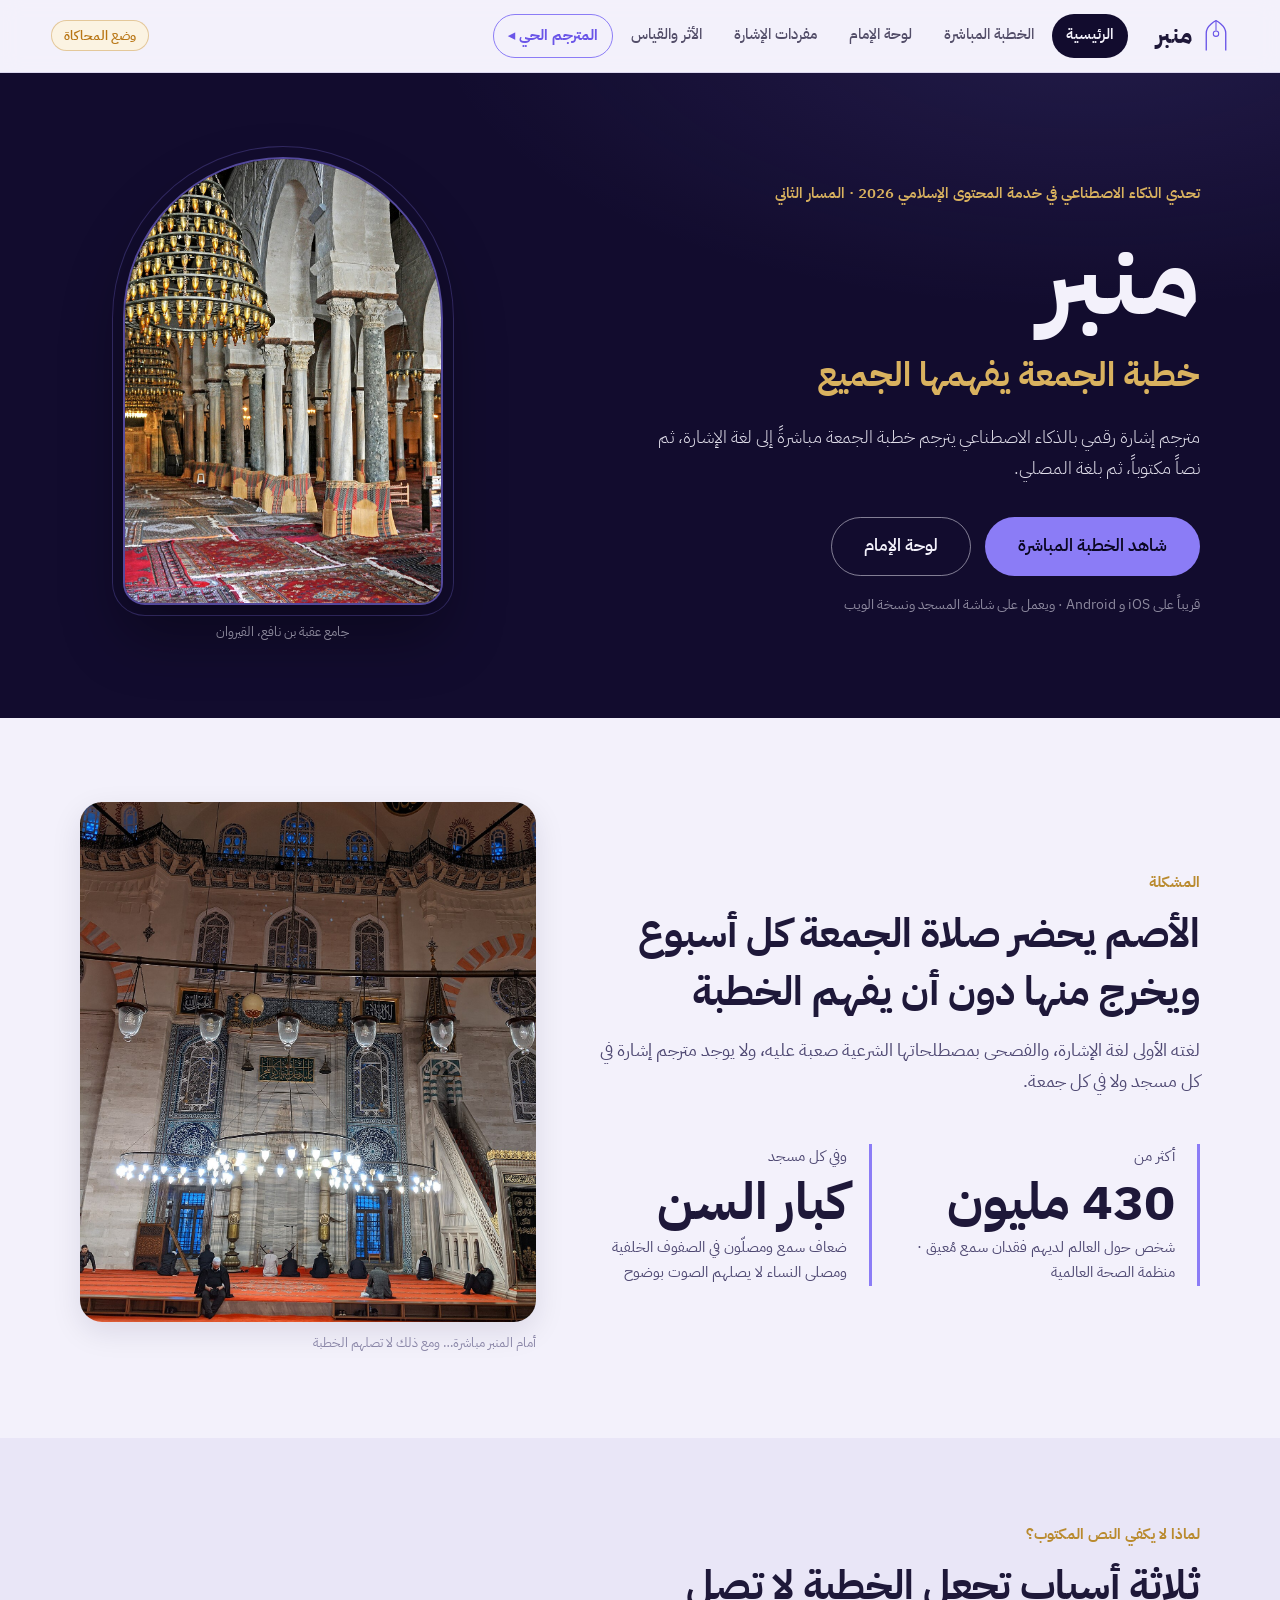
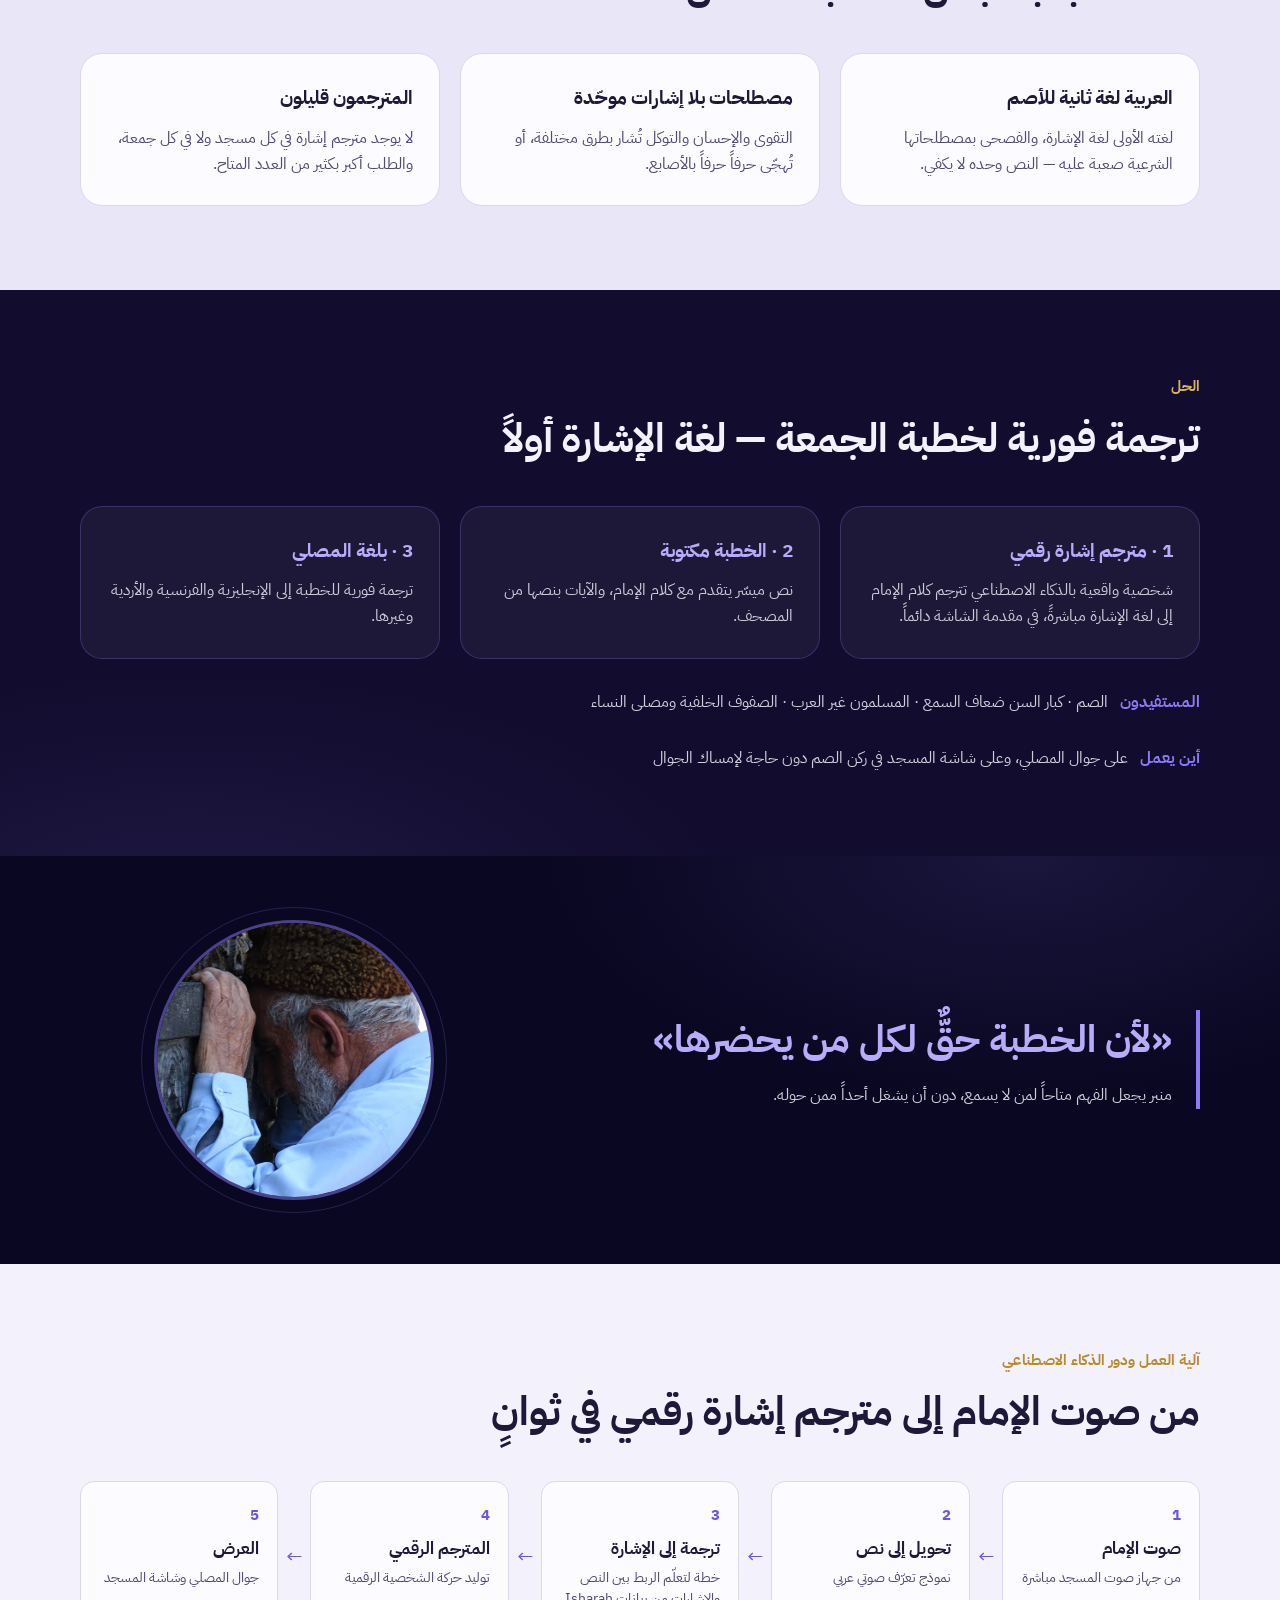
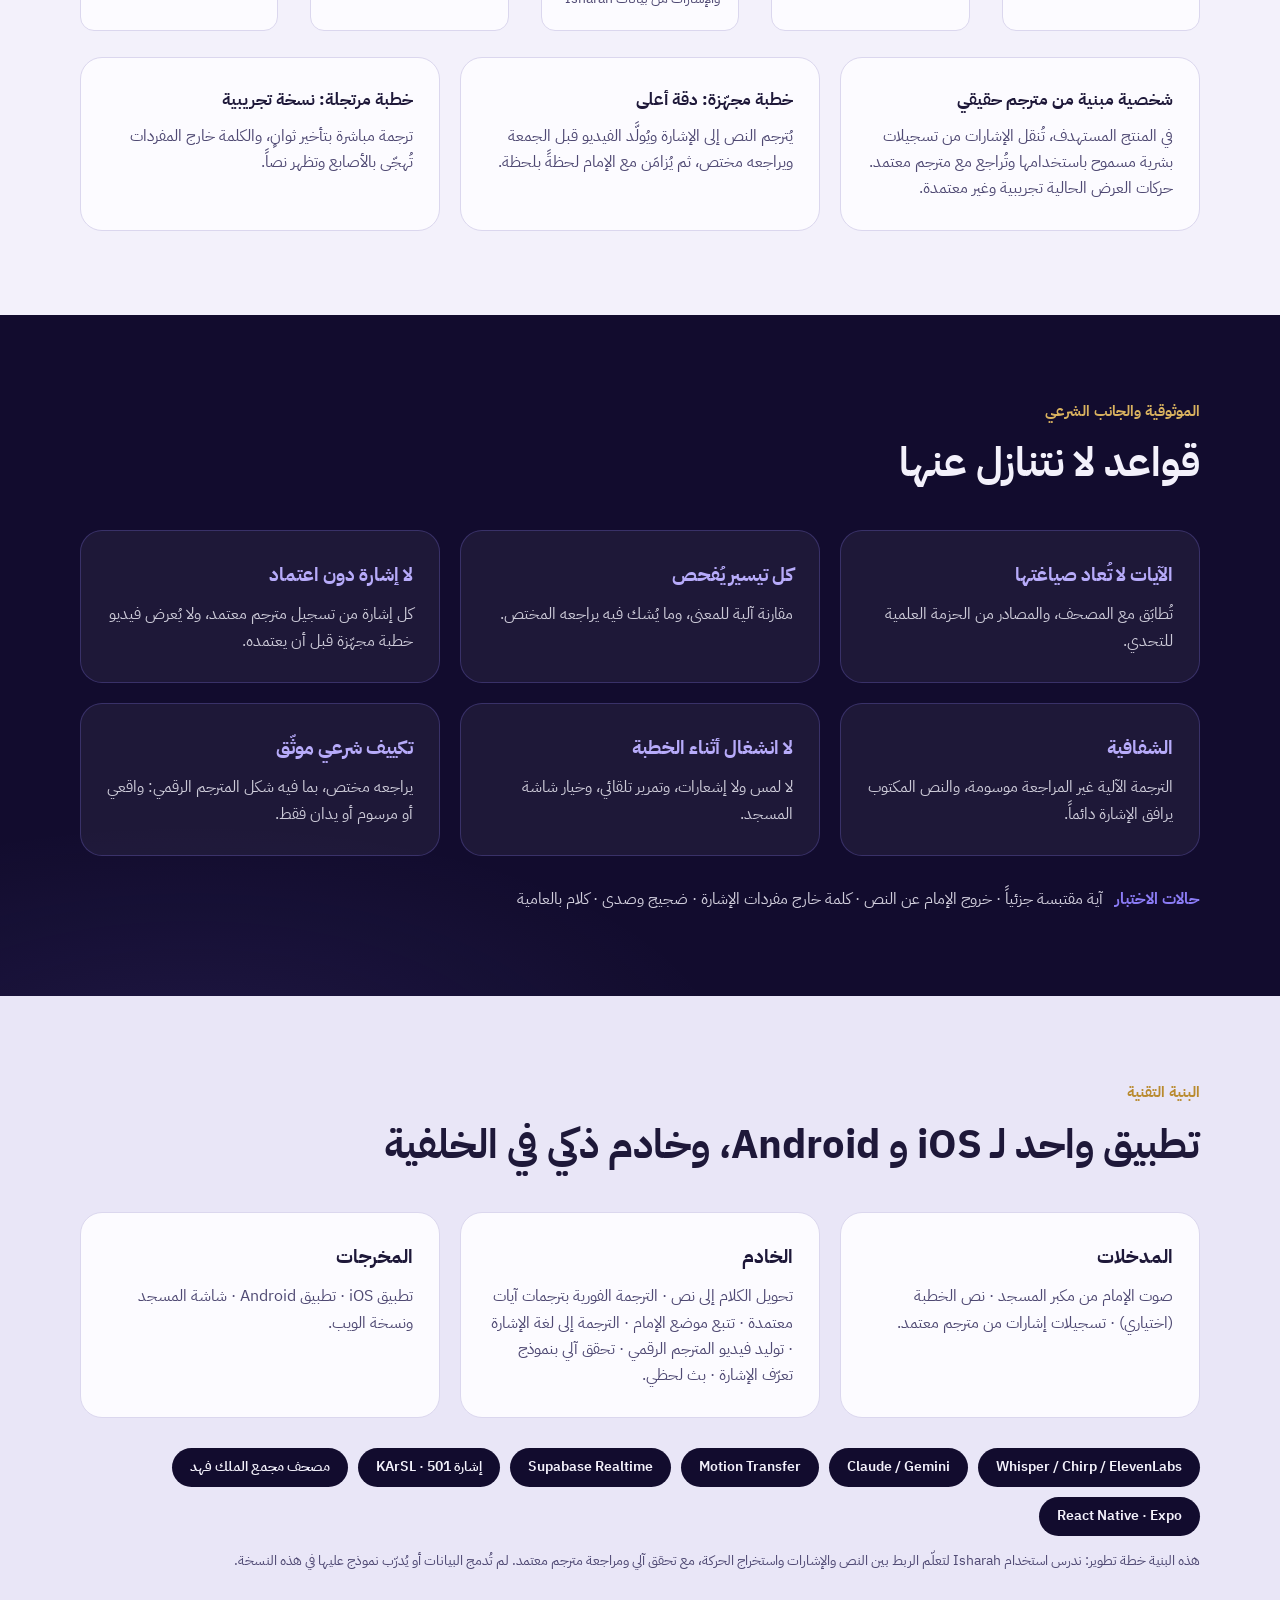
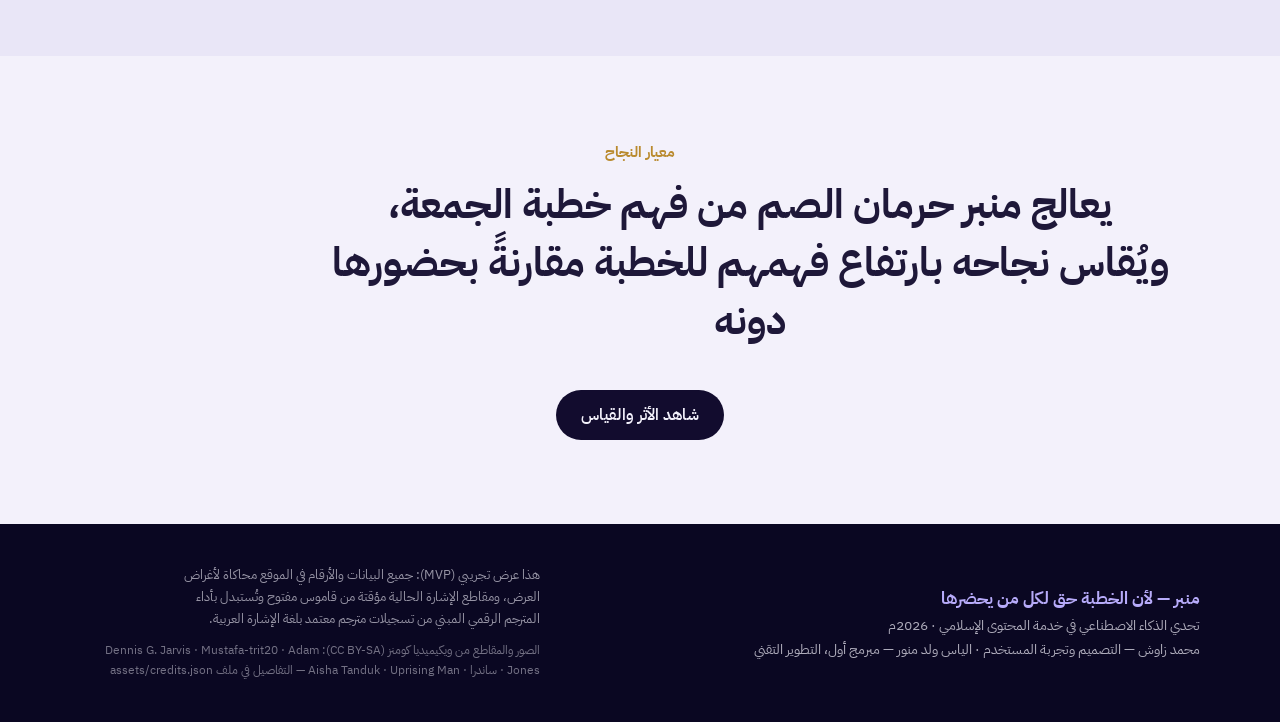
==== commit ca403df1: "Merge teammate build: KArSL 501-sign lexicon, Quran verse layer, public/imam modes - 501 KArSL recor" ====
--- a/about.html
+++ b/about.html
@@ -217,8 +217,8 @@
         <span>Claude / Gemini</span>
         <span>Motion Transfer</span>
         <span>Supabase Realtime</span>
-        <span>Isharah · SSL Dataset</span>
-        <span>Tanzil</span>
+        <span>KArSL · 501 إشارة</span>
+        <span>مصحف مجمع الملك فهد</span>
         <span>React Native · Expo</span>
       </div>
       <p class="tech-note">هذه البنية خطة تطوير: ندرس استخدام Isharah لتعلّم الربط بين النص والإشارات واستخراج الحركة، مع تحقق آلي ومراجعة مترجم معتمد. لم تُدمج البيانات أو يُدرّب نموذج عليها في هذه النسخة.</p>
